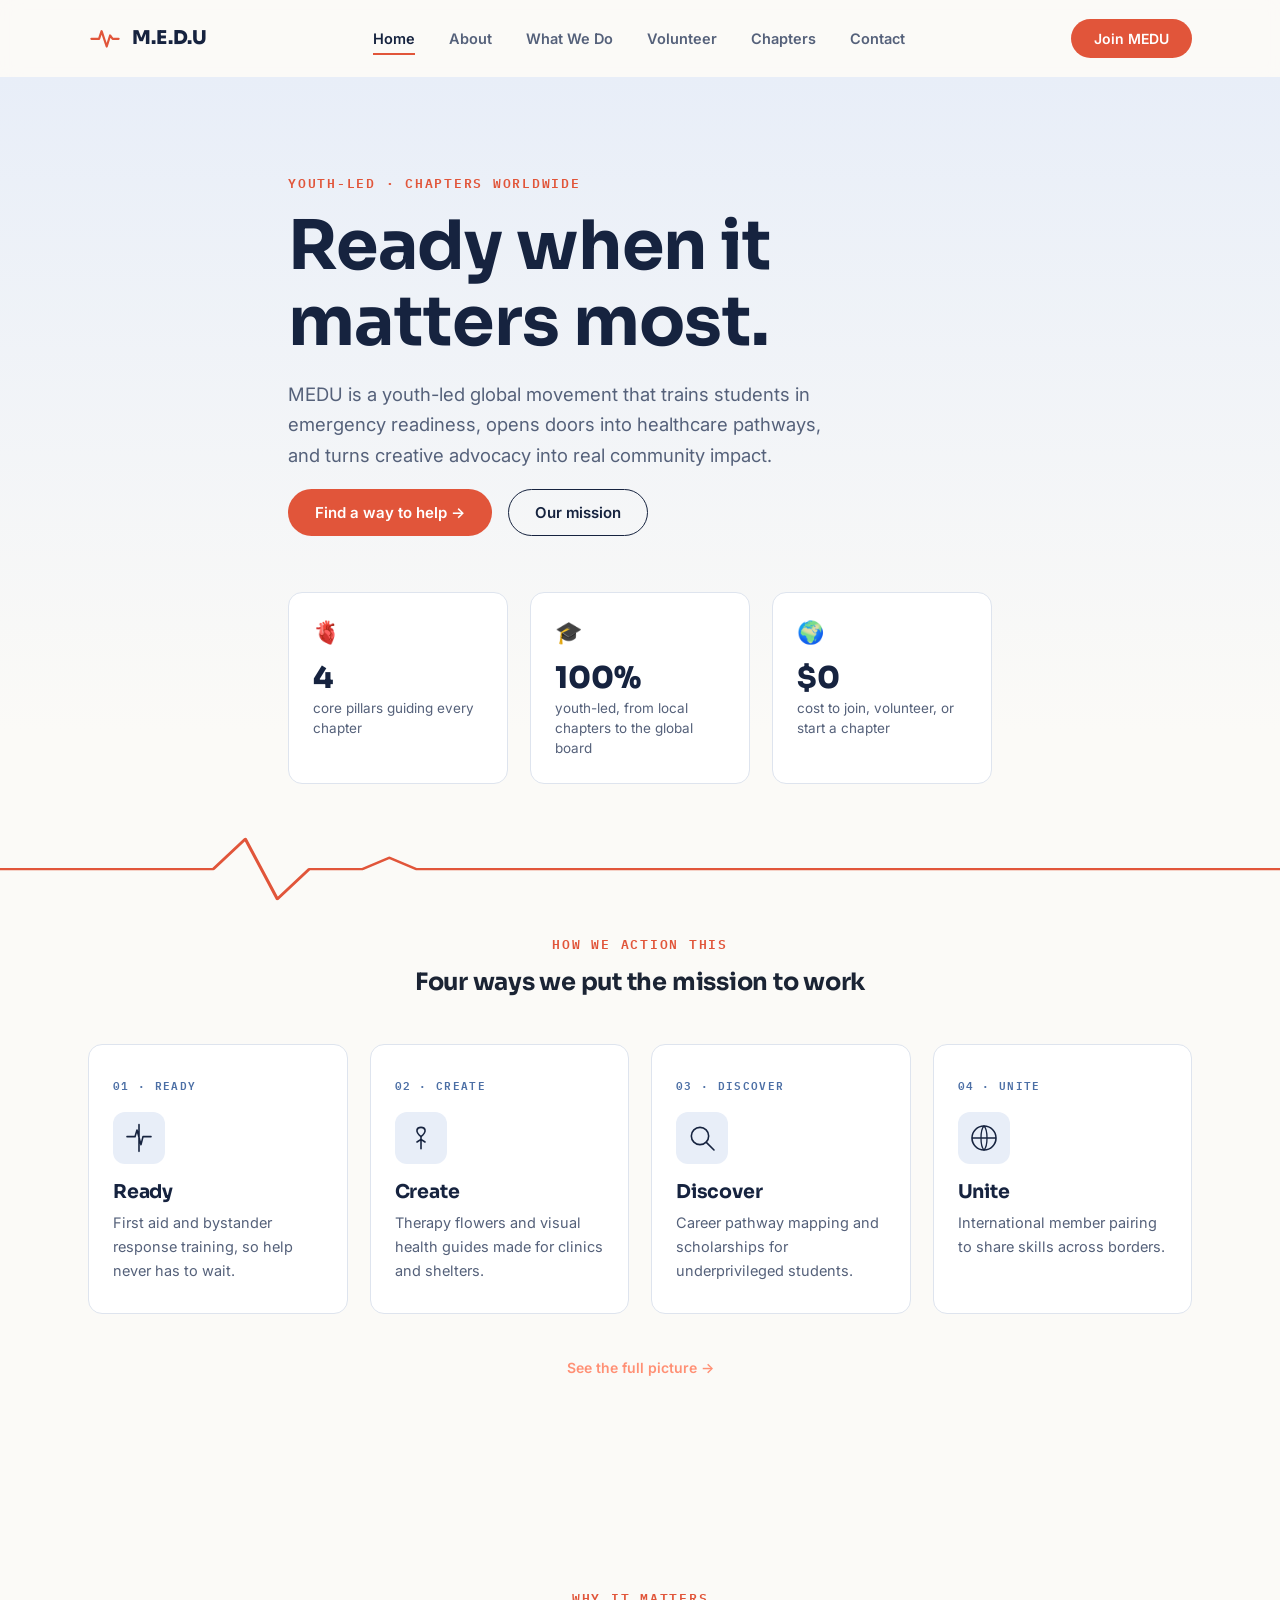
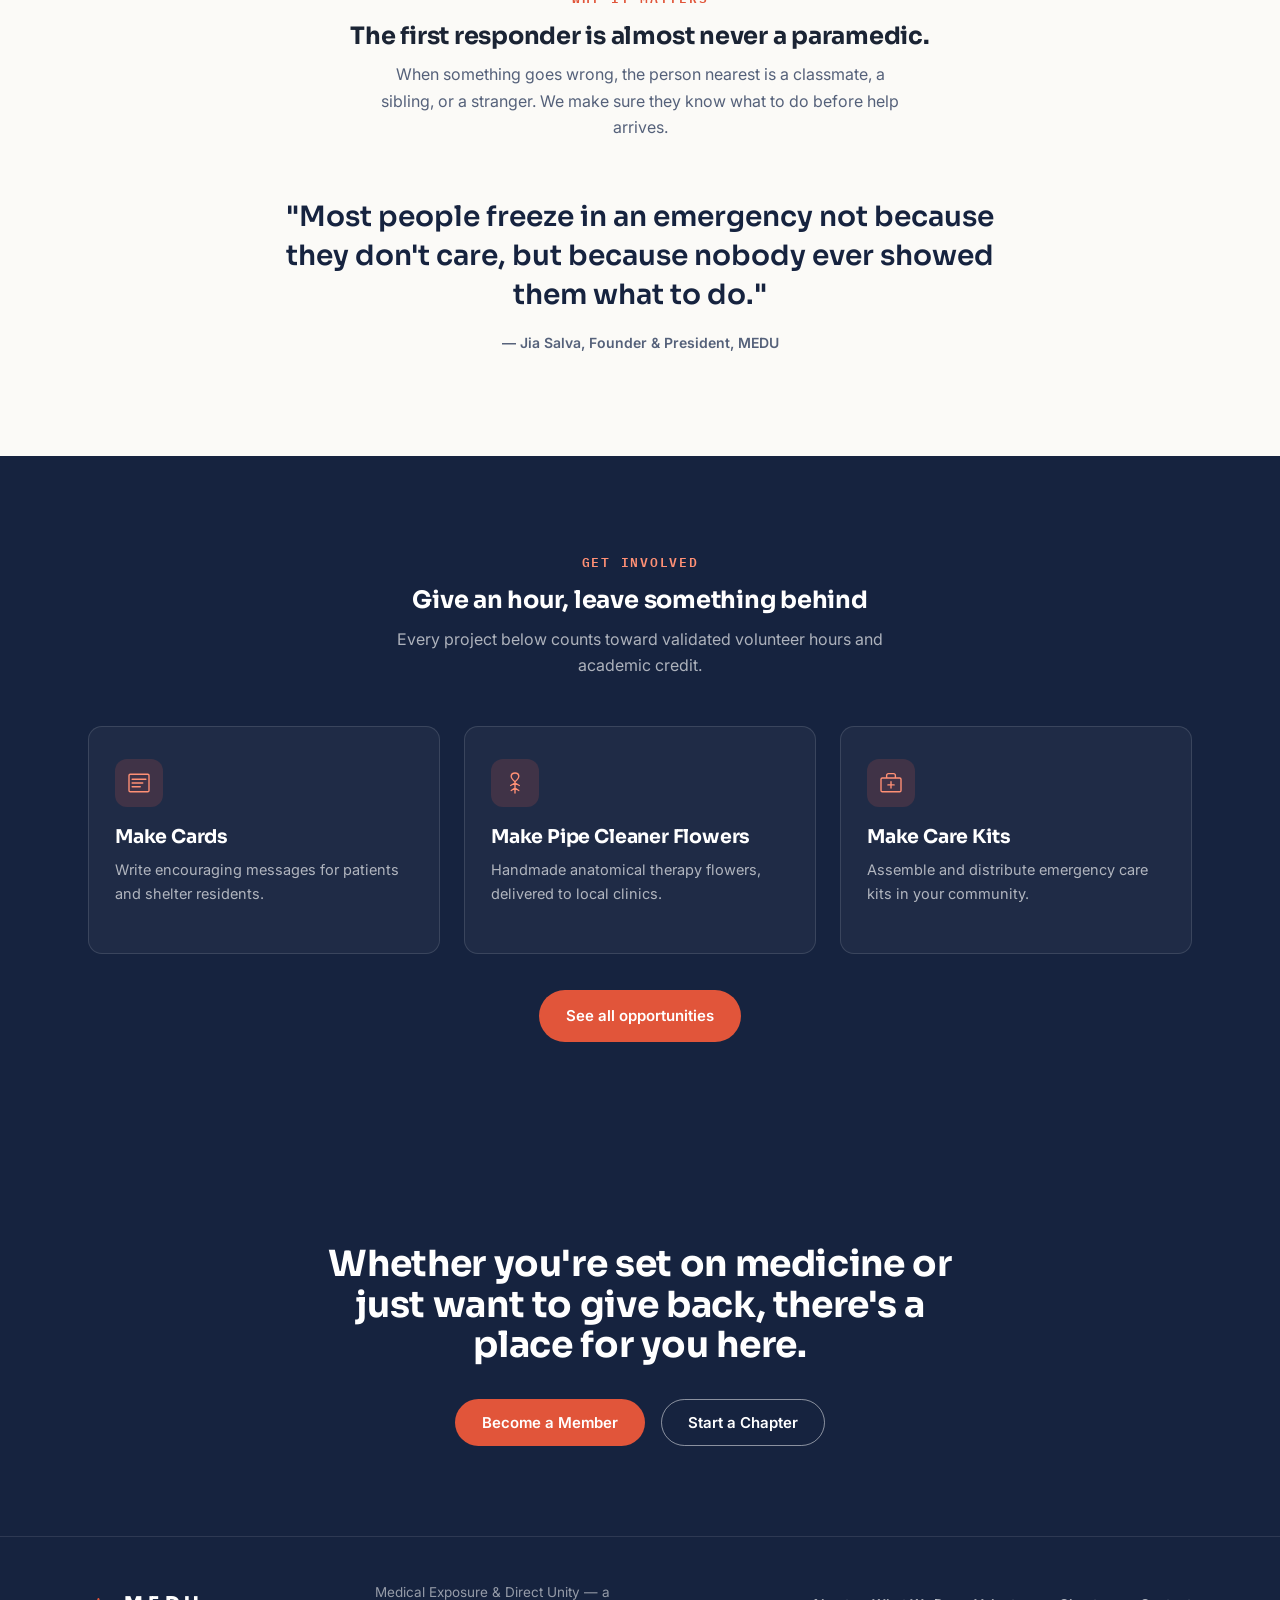
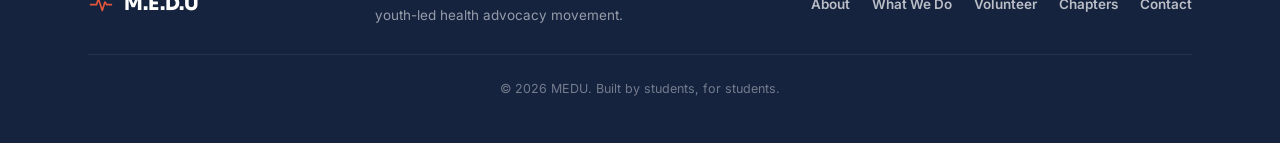
==== index.html @ dbbd448b "Add files via upload" ====
<!DOCTYPE html>
<html lang="en">
<head>
<meta charset="UTF-8">
<meta name="viewport" content="width=device-width, initial-scale=1.0">
<title>MEDU — Medical Exposure & Direct Unity</title>
<meta name="description" content="MEDU is a youth-led global movement empowering students to master emergency readiness, explore healthcare pathways, and drive community betterment through creative health advocacy.">
<link rel="preconnect" href="https://fonts.googleapis.com">
<link rel="preconnect" href="https://fonts.gstatic.com" crossorigin>
<link href="https://fonts.googleapis.com/css2?family=Sora:wght@400;500;600;700;800&family=Inter:wght@400;500;600&family=IBM+Plex+Mono:wght@500;600&display=swap" rel="stylesheet">
<link rel="stylesheet" href="style.css">
</head>
<body>

<header class="site-header" id="siteHeader">
  <div class="wrap header-inner">
    <a href="index.html" class="brand">
      <span class="brand-mark" aria-hidden="true"><svg viewBox="0 0 40 40" width="34" height="34"><path d="M4 21 H13 L16 12 L22 30 L26 17 L29 21 H36" fill="none" stroke="currentColor" stroke-width="2.6" stroke-linecap="round" stroke-linejoin="round"/></svg></span>
      <span class="brand-text">M.E.D.U</span>
    </a>
    <nav class="site-nav" id="siteNav" aria-label="Primary">
      <a href="index.html" class="active">Home</a>
      <a href="about.html">About</a>
      <a href="programs.html">What We Do</a>
      <a href="volunteer.html">Volunteer</a>
      <a href="chapters.html">Chapters</a>
      <a href="contact.html">Contact</a>
    </nav>
    <a href="contact.html" class="btn btn-primary nav-cta">Join MEDU</a>
    <button class="nav-toggle" id="navToggle" aria-label="Toggle menu" aria-expanded="false"><span></span><span></span><span></span></button>
  </div>
</header>

<main>
  <!-- HERO -->
  <section class="hero">
    <div class="wrap hero-inner">
      <p class="eyebrow">Youth-led · Chapters worldwide</p>
      <h1>Ready when it matters most.</h1>
      <p class="hero-lede">MEDU is a youth-led global movement that trains students in emergency readiness, opens doors into healthcare pathways, and turns creative advocacy into real community impact.</p>
      <div class="hero-actions">
        <a href="volunteer.html" class="btn btn-primary">Find a way to help →</a>
        <a href="about.html" class="btn btn-ghost">Our mission</a>
      </div>

      <div class="stat-bar">
        <div class="stat-bar-card">
          <span class="stat-bar-icon" aria-hidden="true">🫀</span>
          <span class="stat-bar-num">4</span>
          <span class="stat-bar-label">core pillars guiding every chapter</span>
        </div>
        <div class="stat-bar-card">
          <span class="stat-bar-icon" aria-hidden="true">🎓</span>
          <span class="stat-bar-num">100%</span>
          <span class="stat-bar-label">youth-led, from local chapters to the global board</span>
        </div>
        <div class="stat-bar-card">
          <span class="stat-bar-icon" aria-hidden="true">🌍</span>
          <span class="stat-bar-num">$0</span>
          <span class="stat-bar-label">cost to join, volunteer, or start a chapter</span>
        </div>
      </div>
    </div>
    <svg class="pulse-line" viewBox="0 0 1200 120" preserveAspectRatio="none" aria-hidden="true">
      <path id="pulsePath" d="M0,60 L200,60 L230,20 L260,100 L290,60 L340,60 L365,45 L390,60 L1200,60" fill="none" stroke="#E1553A" stroke-width="3" stroke-linecap="round" stroke-linejoin="round"/>
    </svg>
  </section>

  <!-- PILLARS TEASER -->
  <section class="pillars">
    <div class="wrap">
      <p class="eyebrow eyebrow-center">How We Action This</p>
      <h2 class="section-title-center">Four ways we put the mission to work</h2>
      <div class="pillar-cycle">
        <article class="pillar-card">
          <span class="pillar-tag">01 · READY</span>
          <div class="pillar-icon" aria-hidden="true"><svg viewBox="0 0 48 48" width="32" height="32"><path d="M24 4 L24 44 M6 22 L18 22 L21 12 L27 34 L30 22 L42 22" fill="none" stroke="currentColor" stroke-width="2.4" stroke-linecap="round" stroke-linejoin="round"/></svg></div>
          <h3>Ready</h3>
          <p>First aid and bystander response training, so help never has to wait.</p>
        </article>
        <article class="pillar-card">
          <span class="pillar-tag">02 · CREATE</span>
          <div class="pillar-icon" aria-hidden="true"><svg viewBox="0 0 48 48" width="32" height="32"><path d="M24 8 C30 8 34 14 24 22 C14 14 18 8 24 8 Z M24 22 L24 40 M18 30 L24 26 L30 30" fill="none" stroke="currentColor" stroke-width="2.4" stroke-linecap="round" stroke-linejoin="round"/></svg></div>
          <h3>Create</h3>
          <p>Therapy flowers and visual health guides made for clinics and shelters.</p>
        </article>
        <article class="pillar-card">
          <span class="pillar-tag">03 · DISCOVER</span>
          <div class="pillar-icon" aria-hidden="true"><svg viewBox="0 0 48 48" width="32" height="32"><circle cx="21" cy="21" r="13" fill="none" stroke="currentColor" stroke-width="2.4"/><line x1="30.5" y1="30.5" x2="42" y2="42" stroke="currentColor" stroke-width="2.4" stroke-linecap="round"/></svg></div>
          <h3>Discover</h3>
          <p>Career pathway mapping and scholarships for underprivileged students.</p>
        </article>
        <article class="pillar-card">
          <span class="pillar-tag">04 · UNITE</span>
          <div class="pillar-icon" aria-hidden="true"><svg viewBox="0 0 48 48" width="32" height="32"><circle cx="24" cy="24" r="18" fill="none" stroke="currentColor" stroke-width="2.4"/><path d="M6 24 H42 M24 6 C30 12 30 36 24 42 C18 36 18 12 24 6 Z" fill="none" stroke="currentColor" stroke-width="2"/></svg></div>
          <h3>Unite</h3>
          <p>International member pairing to share skills across borders.</p>
        </article>
      </div>
      <p style="text-align:center; margin-top:36px;"><a href="programs.html" class="opp-link">See the full picture →</a></p>
    </div>
  </section>

  <!-- WHY IT MATTERS + QUOTE -->
  <section class="why">
    <div class="wrap">
      <p class="eyebrow eyebrow-center">Why it matters</p>
      <h2 class="section-title-center">The first responder is almost never a paramedic.</h2>
      <p class="section-sub">When something goes wrong, the person nearest is a classmate, a sibling, or a stranger. We make sure they know what to do before help arrives.</p>
      <div class="quote-block">
        <blockquote>"Most people freeze in an emergency not because they don't care, but because nobody ever showed them what to do."</blockquote>
        <cite>— Jia Salva, Founder &amp; President, MEDU</cite>
      </div>
    </div>
  </section>

  <!-- VOLUNTEER TEASER -->
  <section class="volunteer">
    <div class="wrap">
      <p class="eyebrow eyebrow-center">Get Involved</p>
      <h2 class="section-title-center">Give an hour, leave something behind</h2>
      <p class="section-sub">Every project below counts toward validated volunteer hours and academic credit.</p>
      <div class="opp-grid">
        <article class="opp-card">
          <div class="opp-icon" aria-hidden="true"><svg viewBox="0 0 48 48" width="30" height="30"><rect x="8" y="10" width="32" height="28" rx="2" fill="none" stroke="currentColor" stroke-width="2.2"/><path d="M13 18 H35 M13 24 H30 M13 30 H26" stroke="currentColor" stroke-width="2.2" stroke-linecap="round"/></svg></div>
          <h3>Make Cards</h3>
          <p>Write encouraging messages for patients and shelter residents.</p>
        </article>
        <article class="opp-card">
          <div class="opp-icon" aria-hidden="true"><svg viewBox="0 0 48 48" width="30" height="30"><path d="M24 8 C30 8 34 14 24 22 C14 14 18 8 24 8 Z" fill="none" stroke="currentColor" stroke-width="2.2"/><path d="M24 22 L24 40 M17 28 L24 24 L31 28 M18 36 L24 32 L30 36" fill="none" stroke="currentColor" stroke-width="2.2" stroke-linecap="round"/></svg></div>
          <h3>Make Pipe Cleaner Flowers</h3>
          <p>Handmade anatomical therapy flowers, delivered to local clinics.</p>
        </article>
        <article class="opp-card">
          <div class="opp-icon" aria-hidden="true"><svg viewBox="0 0 48 48" width="30" height="30"><rect x="8" y="16" width="32" height="22" rx="2" fill="none" stroke="currentColor" stroke-width="2.2"/><path d="M17 16 V12 a3 3 0 0 1 3-3 h8 a3 3 0 0 1 3 3 v4" fill="none" stroke="currentColor" stroke-width="2.2"/><path d="M24 22 V32 M19 27 H29" stroke="currentColor" stroke-width="2.2" stroke-linecap="round"/></svg></div>
          <h3>Make Care Kits</h3>
          <p>Assemble and distribute emergency care kits in your community.</p>
        </article>
      </div>
      <p style="text-align:center; margin-top:36px;"><a href="volunteer.html" class="btn btn-primary-inverse">See all opportunities</a></p>
    </div>
  </section>

  <!-- JOIN CTA -->
  <section class="join">
    <div class="wrap join-inner">
      <h2>Whether you're set on medicine or just want to give back, there's a place for you here.</h2>
      <div class="hero-actions">
        <a href="contact.html" class="btn btn-primary-inverse">Become a Member</a>
        <a href="chapters.html" class="btn btn-ghost-inverse">Start a Chapter</a>
      </div>
    </div>
  </section>
</main>

<footer class="site-footer">
  <div class="wrap footer-inner">
    <div class="brand footer-brand"><span class="brand-mark" aria-hidden="true"><svg viewBox="0 0 40 40" width="26" height="26"><path d="M4 21 H13 L16 12 L22 30 L26 17 L29 21 H36" fill="none" stroke="currentColor" stroke-width="2.6" stroke-linecap="round" stroke-linejoin="round"/></svg></span><span class="brand-text">M.E.D.U</span></div>
    <p class="footer-tag">Medical Exposure &amp; Direct Unity — a youth-led health advocacy movement.</p>
    <nav class="footer-nav" aria-label="Footer">
      <a href="about.html">About</a>
      <a href="programs.html">What We Do</a>
      <a href="volunteer.html">Volunteer</a>
      <a href="chapters.html">Chapters</a>
      <a href="contact.html">Contact</a>
    </nav>
    <p class="footer-copy">© <span id="year"></span> MEDU. Built by students, for students.</p>
  </div>
</footer>

<script src="script.js"></script>
</body>
</html>
---- style.css ----
/* ===========================================================
   MEDU — Design tokens
   Display: Sora | Body: Inter | Utility/labels: IBM Plex Mono
   =========================================================== */
:root{
  --navy: #16233F;
  --navy-2: #1F345C;
  --brand: #4C6FA5;
  --brand-soft: #E8EEF8;
  --paper: #FBFAF7;
  --ink: #1B2434;
  --ink-soft: #55617A;
  --coral: #E1553A;
  --coral-dark: #BE4127;
  --line: #DEE4EE;
  --radius: 14px;
  --wrap: 1160px;
}

*,*::before,*::after{ box-sizing: border-box; }
html{ scroll-behavior: smooth; }
body{
  margin:0;
  font-family: 'Inter', system-ui, sans-serif;
  color: var(--ink);
  background: var(--paper);
  -webkit-font-smoothing: antialiased;
}
img{ max-width:100%; display:block; }
a{ color: inherit; text-decoration: none; }
h1,h2,h3{
  font-family: 'Sora', 'Inter', sans-serif;
  font-weight: 700;
  line-height: 1.12;
  margin: 0 0 .5em;
  letter-spacing: -0.01em;
}
p{ margin: 0 0 1em; color: var(--ink-soft); line-height: 1.65; }
ul{ margin:0; padding:0; list-style:none; }

.wrap{ max-width: var(--wrap); margin: 0 auto; padding: 0 28px; }

.eyebrow{
  font-family: 'IBM Plex Mono', monospace;
  font-size: 12.5px;
  font-weight: 600;
  letter-spacing: .14em;
  text-transform: uppercase;
  color: var(--coral);
  margin: 0 0 14px;
}
.eyebrow-center{ text-align:center; }
.section-title-center{ text-align:center; max-width: 640px; margin-left:auto; margin-right:auto; }
.section-sub{ text-align:center; max-width: 520px; margin: 0 auto 48px; }

/* Buttons */
.btn{
  display:inline-flex;
  align-items:center;
  gap:8px;
  padding: 13px 26px;
  border-radius: 999px;
  font-family:'Inter', sans-serif;
  font-weight: 600;
  font-size: 15px;
  border: 1.5px solid transparent;
  transition: transform .15s ease, background-color .15s ease, border-color .15s ease, color .15s ease;
}
.btn:hover{ transform: translateY(-1px); }
.btn-primary{ background: var(--coral); color: #fff; }
.btn-primary:hover{ background: var(--coral-dark); }
.btn-ghost{ border-color: var(--navy); color: var(--navy); }
.btn-ghost:hover{ background: var(--navy); color: #fff; }
.btn-primary-inverse{ background: var(--coral); color:#fff; }
.btn-primary-inverse:hover{ background:#fff; color: var(--navy); }
.btn-ghost-inverse{ border-color: rgba(255,255,255,.5); color:#fff; }
.btn-ghost-inverse:hover{ border-color:#fff; background: rgba(255,255,255,.08); }

/* ===== Header ===== */
.site-header{
  position: sticky; top:0; z-index: 50;
  background: rgba(251,250,247,.86);
  backdrop-filter: blur(10px);
  border-bottom: 1px solid transparent;
  transition: border-color .2s ease, box-shadow .2s ease;
}
.site-header.scrolled{ border-color: var(--line); box-shadow: 0 4px 18px rgba(22,35,63,.05); }
.header-inner{
  display:flex; align-items:center; justify-content:space-between;
  height: 76px;
}
.brand{ display:flex; align-items:center; gap:10px; color: var(--navy); }
.brand-mark{ color: var(--coral); display:flex; }
.brand-text{ font-family:'Sora',sans-serif; font-weight:800; font-size: 19px; letter-spacing: .01em; }

.site-nav{ display:flex; gap: 34px; }
.site-nav a{
  font-size: 14.5px; font-weight: 600; color: var(--ink-soft);
  position: relative; padding: 4px 0;
}
.site-nav a:hover{ color: var(--navy); }
.site-nav a::after{
  content:''; position:absolute; left:0; bottom:-4px; height:2px; width:0;
  background: var(--coral); transition: width .2s ease;
}
.site-nav a:hover::after{ width:100%; }

.nav-cta{ padding: 10px 22px; font-size: 14px; }
.nav-toggle{
  display:none; background:none; border:none; cursor:pointer;
  width: 34px; height: 34px; flex-direction:column; justify-content:center; gap:5px;
}
.nav-toggle span{ display:block; height:2px; width: 100%; background: var(--navy); border-radius:2px; }

/* ===== Hero ===== */
.hero{
  position:relative;
  padding: 96px 0 0;
  background: linear-gradient(180deg, var(--brand-soft) 0%, var(--paper) 78%);
  overflow:hidden;
}
.hero-inner{ max-width: 760px; padding-bottom: 40px; }
.hero h1{
  font-size: clamp(40px, 6vw, 68px);
  color: var(--navy);
  margin-bottom: .28em;
}
.hero-lede{ font-size: 18.5px; max-width: 560px; color: var(--ink-soft); }
.hero-actions{ display:flex; gap:16px; flex-wrap:wrap; margin-top: 8px; }

.pulse-line{ display:block; width:100%; height: 90px; }
#pulsePath{
  stroke-dasharray: 1600;
  stroke-dashoffset: 1600;
  animation: draw 2.1s cubic-bezier(.4,0,.2,1) .3s forwards;
}
@keyframes draw{ to{ stroke-dashoffset: 0; } }

/* ===== About ===== */
.about{ padding: 88px 0; }
.about-grid{
  display:grid; grid-template-columns: 1.3fr 1fr; gap: 64px; align-items:start;
}
.about-copy h2{ font-size: clamp(26px, 3.4vw, 34px); color: var(--navy); max-width: 480px; }
.about-copy p{ max-width: 480px; font-size: 16.5px; }
.about-stats{ display:grid; gap: 26px; }
.stat{ border-left: 2px solid var(--coral); padding-left: 18px; }
.stat-num{ display:block; font-family:'Sora',sans-serif; font-weight:800; font-size: 34px; color: var(--navy); }
.stat-label{ font-size: 14px; color: var(--ink-soft); }

/* ===== Pillars ===== */
.pillars{ padding: 20px 0 96px; }
.pillar-cycle{
  display:grid; grid-template-columns: repeat(4, 1fr); gap: 22px; margin-top: 48px;
  position: relative;
}
.pillar-card{
  background:#fff; border: 1px solid var(--line); border-radius: var(--radius);
  padding: 30px 24px; position: relative;
  transition: transform .18s ease, box-shadow .18s ease, border-color .18s ease;
}
.pillar-card:hover{ transform: translateY(-4px); box-shadow: 0 16px 30px rgba(22,35,63,.08); border-color: var(--brand); }
.pillar-tag{
  font-family:'IBM Plex Mono', monospace; font-size: 11px; font-weight:600; letter-spacing:.12em;
  color: var(--brand); display:block; margin-bottom: 18px;
}
.pillar-icon{
  width: 52px; height: 52px; border-radius: 12px; background: var(--brand-soft); color: var(--navy);
  display:flex; align-items:center; justify-content:center; margin-bottom: 18px;
}
.pillar-card h3{ font-size: 19px; color: var(--navy); margin-bottom: 8px; }
.pillar-card p{ font-size: 14.5px; margin-bottom: 0; }

/* ===== Volunteer opportunities ===== */
.volunteer{ padding: 96px 0; background: var(--navy); }
.volunteer .eyebrow{ color: #ff9075; }
.volunteer h2, .volunteer .section-sub{ color: #fff; }
.volunteer .section-sub{ color: rgba(255,255,255,.65); }
.opp-grid{ display:grid; grid-template-columns: repeat(3,1fr); gap: 24px; }
.opp-card{
  background: rgba(255,255,255,.04);
  border: 1px solid rgba(255,255,255,.12);
  border-radius: var(--radius);
  padding: 32px 26px;
  transition: background .18s ease, border-color .18s ease;
}
.opp-card:hover{ background: rgba(255,255,255,.07); border-color: rgba(255,255,255,.28); }
.opp-icon{
  width: 48px; height:48px; border-radius: 12px; background: rgba(232,96,76,.16); color: #ff9075;
  display:flex; align-items:center; justify-content:center; margin-bottom: 20px;
}
.opp-card h3{ color: #fff; font-size: 19px; }
.opp-card p{ color: rgba(255,255,255,.65); font-size: 14.5px; }
.opp-link{ color: #ff9075; font-weight:600; font-size: 14px; display:inline-block; margin-top: 6px; }
.opp-link:hover{ text-decoration: underline; }

/* ===== Why / volunteering info ===== */
.why{ padding: 96px 0; }
.why-grid{ display:grid; grid-template-columns: 1.15fr 1fr; gap: 64px; }
.why-copy h2{ font-size: clamp(24px,3vw,32px); color: var(--navy); max-width: 460px; }
.why-copy p{ max-width: 460px; }
.why-list{
  background: var(--brand-soft); border-radius: var(--radius); padding: 36px 34px;
}
.why-list h3{ font-size: 16px; color: var(--navy); margin-bottom: 16px; }
.why-list ul{ display:grid; gap: 12px; margin-bottom: 4px; }
.why-list li{
  font-size: 15px; color: var(--ink); padding-left: 26px; position:relative;
}
.why-list li::before{
  content:''; position:absolute; left:0; top: 7px; width: 14px; height:8px;
  border-left: 2px solid var(--coral); border-bottom: 2px solid var(--coral);
  transform: rotate(-45deg);
}
.why-divider{ height:1px; background: var(--line); margin: 26px 0; }
.why-note{ font-size: 14px; margin-bottom: 10px; }

/* ===== Chapters ===== */
.chapters{ padding: 96px 0; background: var(--paper); }
.chapters-grid{ display:grid; grid-template-columns: 1fr 1fr; gap: 64px; align-items:center; }
.chapters h2{ font-size: clamp(26px,3.4vw,34px); color: var(--navy); }
.chapters p{ max-width: 440px; }
.chapter-list{ border-top: 1px solid var(--line); }
.chapter-row{
  display:flex; justify-content:space-between; align-items:center;
  padding: 18px 4px; border-bottom: 1px solid var(--line);
  font-weight: 600; color: var(--navy); font-size: 15px;
}
.chapter-status{
  font-family:'IBM Plex Mono', monospace; font-size: 11.5px; font-weight:600;
  letter-spacing:.06em; color: var(--ink-soft); text-transform: uppercase;
}
.status-open{ color: var(--coral); }

/* ===== Team ===== */
.team{ padding: 20px 0 100px; }
.team-grid{ display:grid; grid-template-columns: repeat(4,1fr); gap: 22px; margin-top: 48px; }
.team-card{ text-align:left; }
.team-photo{
  aspect-ratio: 4/5; width:100%; border-radius: var(--radius);
  background: linear-gradient(155deg, var(--brand-soft), #dfe8f5);
  margin-bottom: 16px;
  position: relative; overflow:hidden;
}
.team-photo::after{
  content:'photo'; position:absolute; inset:0; display:flex; align-items:center; justify-content:center;
  font-family:'IBM Plex Mono', monospace; font-size: 11px; letter-spacing:.1em; text-transform:uppercase;
  color: var(--brand); opacity:.55;
}
.team-card h3{ font-size: 17px; color: var(--navy); margin-bottom: 2px; }
.team-card p{ font-size: 13.5px; margin-bottom: 0; }

/* ===== Join / CTA ===== */
.join{ background: var(--navy); padding: 90px 0; }
.join-inner{ max-width: 680px; text-align:center; margin:0 auto; }
.join h2{ color:#fff; font-size: clamp(26px,3.6vw,36px); margin-bottom: 34px; }
.join .hero-actions{ justify-content:center; }

/* ===== Footer ===== */
.site-footer{ background: var(--navy); border-top: 1px solid rgba(255,255,255,.1); padding: 44px 0; }
.footer-inner{ display:flex; align-items:center; justify-content:space-between; flex-wrap:wrap; gap: 20px; }
.footer-brand{ color:#fff; }
.footer-tag{ color: rgba(255,255,255,.55); font-size: 13.5px; margin:0; max-width: 260px; }
.footer-nav{ display:flex; gap: 22px; flex-wrap:wrap; }
.footer-nav a{ color: rgba(255,255,255,.7); font-size: 13.5px; font-weight:600; }
.footer-nav a:hover{ color:#fff; }
.footer-copy{ color: rgba(255,255,255,.4); font-size: 12.5px; margin:0; width:100%; text-align:center; padding-top: 24px; border-top: 1px solid rgba(255,255,255,.08); margin-top: 8px; }

/* ===== Responsive ===== */
@media (max-width: 900px){
  .site-nav{ display:none; }
  .nav-cta{ display:none; }
  .nav-toggle{ display:flex; }
  .about-grid, .why-grid, .chapters-grid{ grid-template-columns: 1fr; gap: 40px; }
  .pillar-cycle{ grid-template-columns: repeat(2,1fr); }
  .opp-grid{ grid-template-columns: 1fr; }
  .team-grid{ grid-template-columns: repeat(2,1fr); }
  .stat-bar, .feature-row, .step-list{ grid-template-columns: 1fr; }
  .team-bio-grid, .contact-two-col{ grid-template-columns: 1fr; }
  .team-bio-card{ flex-direction:column; }

  .site-nav.open{
    display:flex; flex-direction:column; position:absolute; top:76px; left:0; right:0;
    background: var(--paper); border-bottom:1px solid var(--line); padding: 18px 28px 26px; gap: 18px;
  }
}
@media (max-width: 560px){
  .pillar-cycle{ grid-template-columns: 1fr; }
  .team-grid{ grid-template-columns: 1fr 1fr; }
  .footer-inner{ justify-content:center; text-align:center; }
  .footer-copy{ padding-top: 20px; }
}

/* Reduced motion */
@media (prefers-reduced-motion: reduce){
  html{ scroll-behavior:auto; }
  #pulsePath{ animation: none; stroke-dashoffset: 0; }
  .btn, .pillar-card, .opp-card{ transition:none; }
}

/* ===== Page header (interior pages) ===== */
.page-header{
  padding: 64px 0 56px;
  background: linear-gradient(180deg, var(--brand-soft) 0%, var(--paper) 100%);
}
.page-header h1{ color: var(--navy); font-size: clamp(32px,4.6vw,48px); max-width: 640px; }
.page-header p{ max-width: 520px; font-size: 16.5px; }

/* ===== Active nav tab ===== */
.site-nav a.active{ color: var(--navy); }
.site-nav a.active::after{ width: 100%; }

/* ===== Stat bar (icon + big number + label) ===== */
.stat-bar{
  display:grid; grid-template-columns: repeat(3,1fr); gap: 22px; margin-top: 56px;
}
.stat-bar-card{
  background:#fff; border:1px solid var(--line); border-radius: var(--radius);
  padding: 26px 24px; text-align:left;
}
.stat-bar-icon{ font-size: 22px; margin-bottom: 14px; display:block; }
.stat-bar-num{ font-family:'Sora',sans-serif; font-weight:800; font-size: 30px; color: var(--navy); display:block; }
.stat-bar-label{ font-size: 13.5px; color: var(--ink-soft); }

/* ===== Feature row (icon + title + text, 3up) ===== */
.feature-row{ display:grid; grid-template-columns: repeat(3,1fr); gap: 26px; margin-top: 44px; }
.feature-emoji{ font-size: 24px; display:block; margin-bottom: 14px; }
.feature-item h3{ font-size: 17px; color: var(--navy); margin-bottom: 6px; }
.feature-item p{ font-size: 14.5px; margin-bottom: 0; }

/* ===== Pull quote ===== */
.quote-block{
  max-width: 720px; margin: 0 auto; text-align:center; padding: 8px 0;
}
.quote-block blockquote{
  font-family:'Sora',sans-serif; font-weight:600; font-size: clamp(20px,2.6vw,28px);
  color: var(--navy); line-height:1.4; margin: 0 0 18px; position:relative;
}
.quote-block cite{ font-style:normal; font-size: 14px; color: var(--ink-soft); font-weight:600; }

/* ===== Team bio card (About page) ===== */
.team-bio-grid{ display:grid; grid-template-columns: repeat(2,1fr); gap: 28px; margin-top: 48px; }
.team-bio-card{
  background:#fff; border:1px solid var(--line); border-radius: var(--radius); padding: 30px;
  display:flex; gap: 20px; align-items:flex-start;
}
.avatar-mono{
  flex: 0 0 auto; width: 56px; height: 56px; border-radius: 50%;
  background: var(--navy); color: #fff; display:flex; align-items:center; justify-content:center;
  font-family:'Sora',sans-serif; font-weight:700; font-size: 16px; letter-spacing:.02em;
}
.team-bio-card h3{ font-size: 18px; color: var(--navy); margin-bottom: 2px; }
.team-bio-role{ font-size: 13px; color: var(--coral); font-weight:600; margin-bottom: 10px; }
.team-bio-card p{ font-size: 14.5px; margin-bottom: 0; }

/* ===== Numbered step list (Chapters page) ===== */
.step-list{ display:grid; grid-template-columns: repeat(3,1fr); gap: 24px; margin-top: 44px; }
.step-item{ border-top: 2px solid var(--coral); padding-top: 18px; }
.step-num{ font-family:'IBM Plex Mono', monospace; font-size: 12px; color: var(--coral); font-weight:600; letter-spacing:.1em; }
.step-item h3{ font-size: 17px; color: var(--navy); margin: 8px 0 6px; }
.step-item p{ font-size: 14.5px; margin-bottom: 0; }

/* ===== Simple contact form ===== */
.contact-form{ max-width: 560px; }
.form-row{ margin-bottom: 20px; display:flex; flex-direction:column; gap: 8px; }
.form-row label{ font-size: 13.5px; font-weight:600; color: var(--navy); }
.form-row input, .form-row select, .form-row textarea{
  font-family:'Inter',sans-serif; font-size: 15px; padding: 12px 14px;
  border: 1.5px solid var(--line); border-radius: 8px; background:#fff; color: var(--ink);
}
.form-row input:focus, .form-row select:focus, .form-row textarea:focus{ outline:none; border-color: var(--brand); }
.contact-two-col{ display:grid; grid-template-columns: 1fr 1fr; gap: 44px; align-items:flex-start; }
.contact-info-card{
  background: var(--brand-soft); border-radius: var(--radius); padding: 30px 28px;
}
.contact-info-card h3{ font-size: 16px; color: var(--navy); margin-bottom: 10px; }
.contact-info-card p{ font-size: 14.5px; }
.contact-info-row{ display:flex; gap: 12px; margin-bottom: 16px; }
.contact-info-row strong{ display:block; color: var(--navy); font-size: 14.5px; }

/* Keyboard focus visibility */
a:focus-visible, button:focus-visible{
  outline: 2px solid var(--coral); outline-offset: 3px; border-radius: 4px;
}
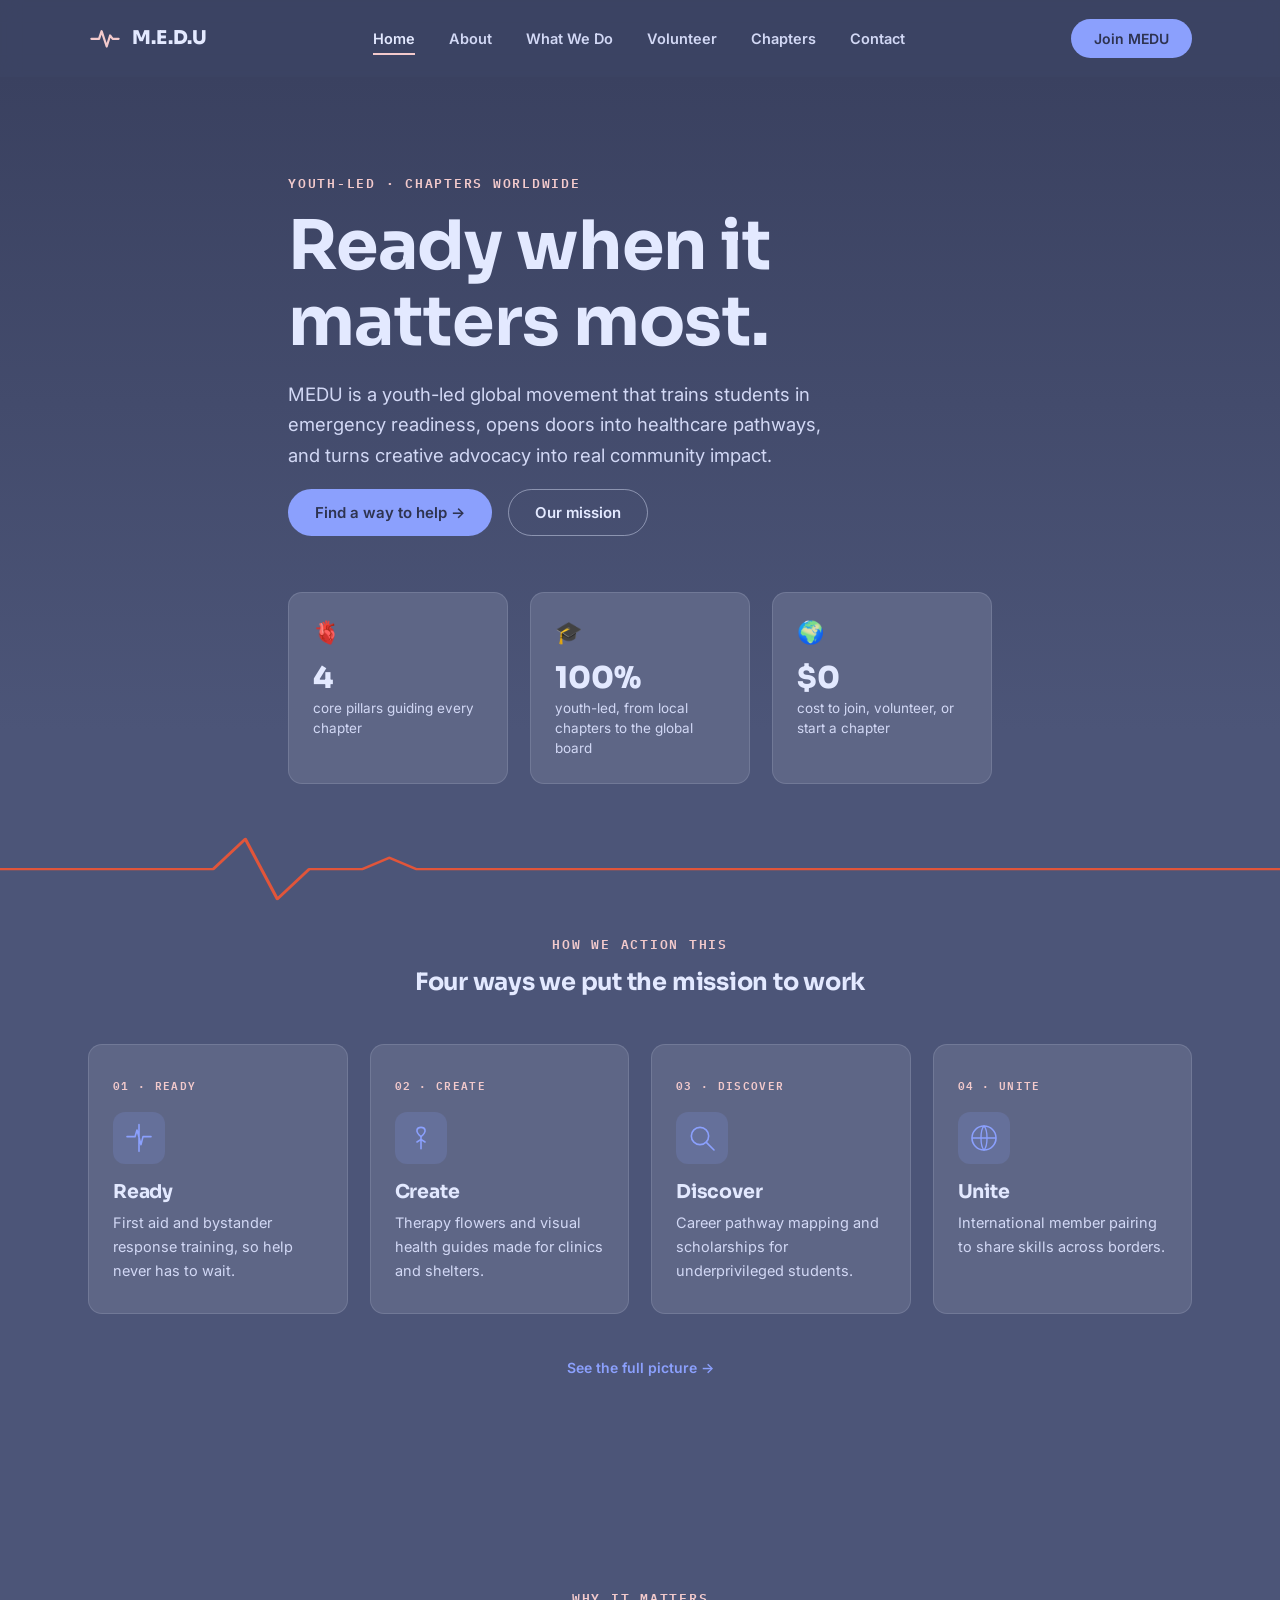
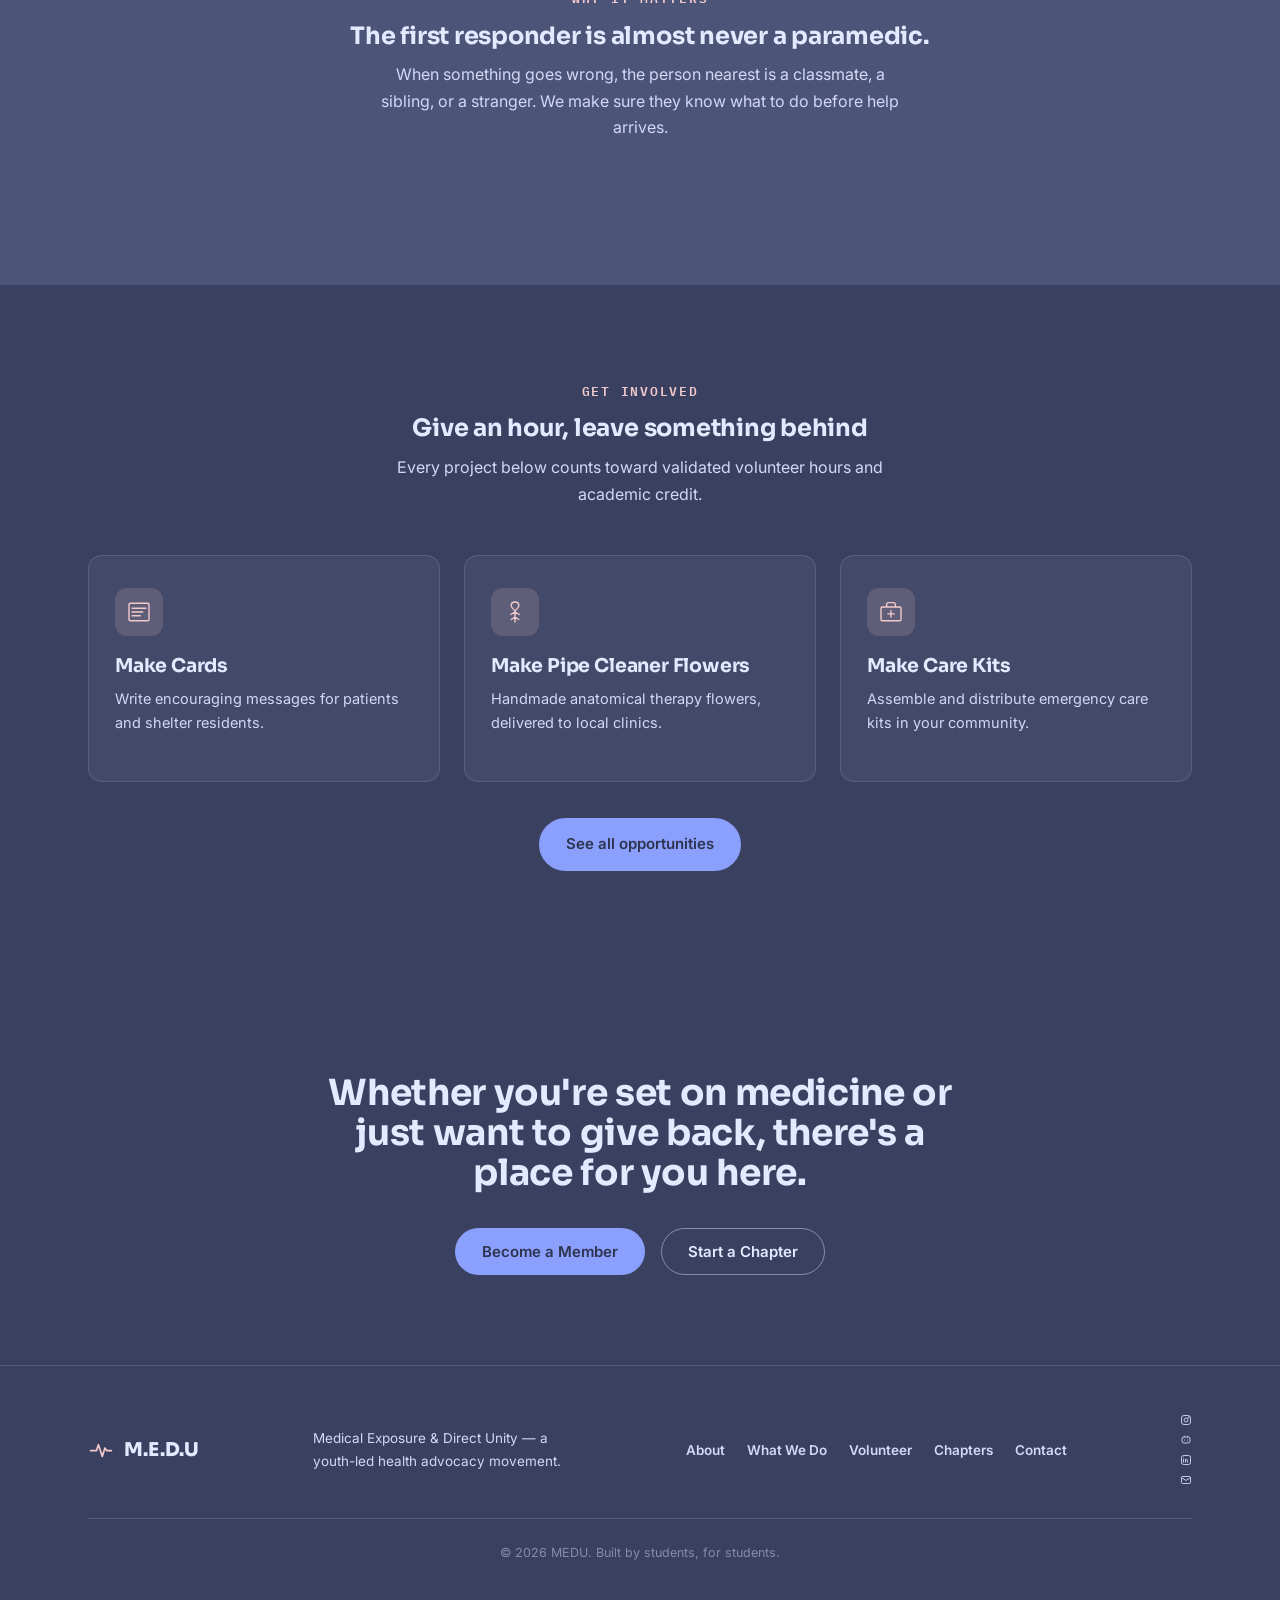
==== commit 8e8b6b58: "Update index.html" ====
--- a/index.html
+++ b/index.html
@@ -107,10 +107,6 @@
       <p class="eyebrow eyebrow-center">Why it matters</p>
       <h2 class="section-title-center">The first responder is almost never a paramedic.</h2>
       <p class="section-sub">When something goes wrong, the person nearest is a classmate, a sibling, or a stranger. We make sure they know what to do before help arrives.</p>
-      <div class="quote-block">
-        <blockquote>"Most people freeze in an emergency not because they don't care, but because nobody ever showed them what to do."</blockquote>
-        <cite>— Jia Salva, Founder &amp; President, MEDU</cite>
-      </div>
     </div>
   </section>
 
@@ -164,6 +160,12 @@
       <a href="chapters.html">Chapters</a>
       <a href="contact.html">Contact</a>
     </nav>
+    <div class="footer-social" aria-label="MEDU on social media">
+      <a href="https://www.instagram.com/medu.nonprofit.official/" target="_blank" rel="noopener" aria-label="Instagram"><svg viewBox="0 0 24 24" fill="none" stroke="currentColor" stroke-width="1.8"><rect x="3" y="3" width="18" height="18" rx="5"/><circle cx="12" cy="12" r="4"/><circle cx="17.2" cy="6.8" r="1"/></svg></a>
+      <a href="https://discord.com/invite/3sBc5xcNNs?fbclid=PAZXh0bgNhZW0CMTEAc3J0YwZhcHBfaWQPOTM2NjE5NzQzMzkyNDU5AAGnRCWBwGo2tV-VaJMS8mDqkLi_FtgaWpZnKmTisYq5dM5f4jfz2o9tP55YroI_aem_68qM52cHA9OPyX_MiEx5Cg" target="_blank" rel="noopener" aria-label="Discord"><svg viewBox="0 0 24 24" fill="none" stroke="currentColor" stroke-width="1.8"><rect x="4" y="6" width="16" height="12" rx="4"/><circle cx="9" cy="12" r="1.2" fill="currentColor" stroke="none"/><circle cx="15" cy="12" r="1.2" fill="currentColor" stroke="none"/><path d="M8 6 L9 3.5 M16 6 L15 3.5"/></svg></a>
+      <a href="https://www.linkedin.com/company/medunonprofit/about/" target="_blank" rel="noopener" aria-label="LinkedIn"><svg viewBox="0 0 24 24" fill="none" stroke="currentColor" stroke-width="1.8"><rect x="3" y="3" width="18" height="18" rx="4"/><line x1="7" y1="10" x2="7" y2="17"/><circle cx="7" cy="6.5" r="1" fill="currentColor" stroke="none"/><path d="M11 17 V10 M11 13 C11 10.5 15 10.5 15 13 V17"/></svg></a>
+      <a href="mailto:medu.nonprofit@gmail.com" aria-label="Email MEDU"><svg viewBox="0 0 24 24" fill="none" stroke="currentColor" stroke-width="1.8"><rect x="3" y="5" width="18" height="14" rx="2"/><path d="M3 7 L12 13 L21 7"/></svg></a>
+    </div>
     <p class="footer-copy">© <span id="year"></span> MEDU. Built by students, for students.</p>
   </div>
 </footer>
--- a/style.css
+++ b/style.css
@@ -1,18 +1,25 @@
 /* ===========================================================
-   MEDU — Design tokens
+   MEDU — Design tokens (dark theme, blue + pink brand colors)
    Display: Sora | Body: Inter | Utility/labels: IBM Plex Mono
    =========================================================== */
 :root{
-  --navy: #16233F;
-  --navy-2: #1F345C;
-  --brand: #4C6FA5;
-  --brand-soft: #E8EEF8;
-  --paper: #FBFAF7;
-  --ink: #1B2434;
-  --ink-soft: #55617A;
-  --coral: #E1553A;
-  --coral-dark: #BE4127;
-  --line: #DEE4EE;
+  --bg: #4C5578;          /* main dark background */
+  --bg-deep: #3A4160;     /* darker band, header/footer/CTA sections */
+  --surface: #5E6686;     /* card surface, lifted off the bg */
+  --paper: #FFF8F2;       /* off-white accent surface, used sparingly */
+
+  --text: #E3E9FF;        /* headings + primary light text */
+  --text-soft: #D2D8F5;   /* muted body copy on dark backgrounds */
+  --ink: #2E3350;         /* dark text used on paper/off-white surfaces */
+  --ink-soft: #565F87;    /* muted dark text on paper surfaces */
+
+  --blue: #8BA0FD;        /* bright accent blue — buttons, icons, links */
+  --blue-hover: #A7B8FF;
+  --pink: #F3CACC;        /* accent pink — eyebrows, tags, small labels */
+  --pink-soft: #FAE3E5;   /* soft pink — subtle tints, quote text */
+  --brown: #E0AB81;       /* dividers, secondary accents */
+
+  --line: rgba(227,233,255,0.14);
   --radius: 14px;
   --wrap: 1160px;
 }
@@ -22,8 +29,8 @@
 body{
   margin:0;
   font-family: 'Inter', system-ui, sans-serif;
-  color: var(--ink);
-  background: var(--paper);
+  color: var(--text-soft);
+  background: var(--bg);
   -webkit-font-smoothing: antialiased;
 }
 img{ max-width:100%; display:block; }
@@ -32,10 +39,11 @@
   font-family: 'Sora', 'Inter', sans-serif;
   font-weight: 700;
   line-height: 1.12;
+  color: var(--text);
   margin: 0 0 .5em;
   letter-spacing: -0.01em;
 }
-p{ margin: 0 0 1em; color: var(--ink-soft); line-height: 1.65; }
+p{ margin: 0 0 1em; color: var(--text-soft); line-height: 1.65; }
 ul{ margin:0; padding:0; list-style:none; }
 
 .wrap{ max-width: var(--wrap); margin: 0 auto; padding: 0 28px; }
@@ -46,7 +54,7 @@
   font-weight: 600;
   letter-spacing: .14em;
   text-transform: uppercase;
-  color: var(--coral);
+  color: var(--pink);
   margin: 0 0 14px;
 }
 .eyebrow-center{ text-align:center; }
@@ -67,65 +75,62 @@
   transition: transform .15s ease, background-color .15s ease, border-color .15s ease, color .15s ease;
 }
 .btn:hover{ transform: translateY(-1px); }
-.btn-primary{ background: var(--coral); color: #fff; }
-.btn-primary:hover{ background: var(--coral-dark); }
-.btn-ghost{ border-color: var(--navy); color: var(--navy); }
-.btn-ghost:hover{ background: var(--navy); color: #fff; }
-.btn-primary-inverse{ background: var(--coral); color:#fff; }
-.btn-primary-inverse:hover{ background:#fff; color: var(--navy); }
-.btn-ghost-inverse{ border-color: rgba(255,255,255,.5); color:#fff; }
-.btn-ghost-inverse:hover{ border-color:#fff; background: rgba(255,255,255,.08); }
+.btn-primary, .btn-primary-inverse{ background: var(--blue); color: var(--ink); }
+.btn-primary:hover, .btn-primary-inverse:hover{ background: var(--blue-hover); }
+.btn-ghost, .btn-ghost-inverse{ border-color: rgba(227,233,255,.45); color: var(--text); }
+.btn-ghost:hover, .btn-ghost-inverse:hover{ background: rgba(227,233,255,.08); border-color: var(--text); }
 
 /* ===== Header ===== */
 .site-header{
   position: sticky; top:0; z-index: 50;
-  background: rgba(251,250,247,.86);
+  background: rgba(58,65,96,.88);
   backdrop-filter: blur(10px);
   border-bottom: 1px solid transparent;
   transition: border-color .2s ease, box-shadow .2s ease;
 }
-.site-header.scrolled{ border-color: var(--line); box-shadow: 0 4px 18px rgba(22,35,63,.05); }
+.site-header.scrolled{ border-color: var(--line); box-shadow: 0 4px 18px rgba(15,18,32,.25); }
 .header-inner{
   display:flex; align-items:center; justify-content:space-between;
   height: 76px;
 }
-.brand{ display:flex; align-items:center; gap:10px; color: var(--navy); }
-.brand-mark{ color: var(--coral); display:flex; }
+.brand{ display:flex; align-items:center; gap:10px; color: var(--text); }
+.brand-mark{ color: var(--pink); display:flex; }
 .brand-text{ font-family:'Sora',sans-serif; font-weight:800; font-size: 19px; letter-spacing: .01em; }
 
 .site-nav{ display:flex; gap: 34px; }
 .site-nav a{
-  font-size: 14.5px; font-weight: 600; color: var(--ink-soft);
+  font-size: 14.5px; font-weight: 600; color: var(--text-soft);
   position: relative; padding: 4px 0;
 }
-.site-nav a:hover{ color: var(--navy); }
+.site-nav a:hover{ color: var(--text); }
 .site-nav a::after{
   content:''; position:absolute; left:0; bottom:-4px; height:2px; width:0;
-  background: var(--coral); transition: width .2s ease;
+  background: var(--blue); transition: width .2s ease;
 }
 .site-nav a:hover::after{ width:100%; }
+.site-nav a.active{ color: var(--text); }
+.site-nav a.active::after{ width: 100%; background: var(--pink); }
 
 .nav-cta{ padding: 10px 22px; font-size: 14px; }
 .nav-toggle{
   display:none; background:none; border:none; cursor:pointer;
   width: 34px; height: 34px; flex-direction:column; justify-content:center; gap:5px;
 }
-.nav-toggle span{ display:block; height:2px; width: 100%; background: var(--navy); border-radius:2px; }
+.nav-toggle span{ display:block; height:2px; width: 100%; background: var(--text); border-radius:2px; }
 
 /* ===== Hero ===== */
 .hero{
   position:relative;
   padding: 96px 0 0;
-  background: linear-gradient(180deg, var(--brand-soft) 0%, var(--paper) 78%);
+  background: linear-gradient(180deg, var(--bg-deep) 0%, var(--bg) 78%);
   overflow:hidden;
 }
 .hero-inner{ max-width: 760px; padding-bottom: 40px; }
 .hero h1{
   font-size: clamp(40px, 6vw, 68px);
-  color: var(--navy);
   margin-bottom: .28em;
 }
-.hero-lede{ font-size: 18.5px; max-width: 560px; color: var(--ink-soft); }
+.hero-lede{ font-size: 18.5px; max-width: 560px; color: var(--text-soft); }
 .hero-actions{ display:flex; gap:16px; flex-wrap:wrap; margin-top: 8px; }
 
 .pulse-line{ display:block; width:100%; height: 90px; }
@@ -141,96 +146,136 @@
 .about-grid{
   display:grid; grid-template-columns: 1.3fr 1fr; gap: 64px; align-items:start;
 }
-.about-copy h2{ font-size: clamp(26px, 3.4vw, 34px); color: var(--navy); max-width: 480px; }
+.about-copy h2{ font-size: clamp(26px, 3.4vw, 34px); max-width: 480px; }
 .about-copy p{ max-width: 480px; font-size: 16.5px; }
 .about-stats{ display:grid; gap: 26px; }
-.stat{ border-left: 2px solid var(--coral); padding-left: 18px; }
-.stat-num{ display:block; font-family:'Sora',sans-serif; font-weight:800; font-size: 34px; color: var(--navy); }
-.stat-label{ font-size: 14px; color: var(--ink-soft); }
+.stat{ border-left: 2px solid var(--brown); padding-left: 18px; }
+.stat-num{ display:block; font-family:'Sora',sans-serif; font-weight:800; font-size: 34px; color: var(--text); }
+.stat-label{ font-size: 14px; color: var(--text-soft); }
+
+/* ===== Page header (interior pages) ===== */
+.page-header{
+  padding: 64px 0 56px;
+  background: linear-gradient(180deg, var(--bg-deep) 0%, var(--bg) 100%);
+}
+.page-header h1{ font-size: clamp(32px,4.6vw,48px); max-width: 640px; }
+.page-header p{ max-width: 520px; font-size: 16.5px; }
+
+/* ===== Stat bar (icon + big number + label) ===== */
+.stat-bar{
+  display:grid; grid-template-columns: repeat(3,1fr); gap: 22px; margin-top: 56px;
+}
+.stat-bar-card{
+  background: var(--surface); border:1px solid var(--line); border-radius: var(--radius);
+  padding: 26px 24px; text-align:left;
+}
+.stat-bar-icon{ font-size: 22px; margin-bottom: 14px; display:block; }
+.stat-bar-num{ font-family:'Sora',sans-serif; font-weight:800; font-size: 30px; color: var(--text); display:block; }
+.stat-bar-label{ font-size: 13.5px; color: var(--text-soft); }
+
+/* ===== Feature row ===== */
+.feature-row{ display:grid; grid-template-columns: repeat(3,1fr); gap: 26px; margin-top: 44px; }
+.feature-emoji{ font-size: 24px; display:block; margin-bottom: 14px; }
+.feature-item h3{ font-size: 17px; margin-bottom: 6px; }
+.feature-item p{ font-size: 14.5px; margin-bottom: 0; }
+
+/* ===== Pull quote ===== */
+.quote-block{
+  max-width: 720px; margin: 0 auto; text-align:center; padding: 8px 0;
+}
+.quote-block blockquote{
+  font-family:'Sora',sans-serif; font-weight:600; font-size: clamp(20px,2.6vw,28px);
+  color: var(--pink-soft); line-height:1.4; margin: 0 0 18px; position:relative;
+}
+.quote-block cite{ font-style:normal; font-size: 14px; color: var(--text-soft); font-weight:600; }
 
 /* ===== Pillars ===== */
 .pillars{ padding: 20px 0 96px; }
 .pillar-cycle{
   display:grid; grid-template-columns: repeat(4, 1fr); gap: 22px; margin-top: 48px;
-  position: relative;
 }
 .pillar-card{
-  background:#fff; border: 1px solid var(--line); border-radius: var(--radius);
+  background: var(--surface); border: 1px solid var(--line); border-radius: var(--radius);
   padding: 30px 24px; position: relative;
   transition: transform .18s ease, box-shadow .18s ease, border-color .18s ease;
 }
-.pillar-card:hover{ transform: translateY(-4px); box-shadow: 0 16px 30px rgba(22,35,63,.08); border-color: var(--brand); }
+.pillar-card:hover{ transform: translateY(-4px); box-shadow: 0 16px 30px rgba(15,18,32,.28); border-color: var(--blue); }
 .pillar-tag{
   font-family:'IBM Plex Mono', monospace; font-size: 11px; font-weight:600; letter-spacing:.12em;
-  color: var(--brand); display:block; margin-bottom: 18px;
+  color: var(--pink); display:block; margin-bottom: 18px;
 }
 .pillar-icon{
-  width: 52px; height: 52px; border-radius: 12px; background: var(--brand-soft); color: var(--navy);
+  width: 52px; height: 52px; border-radius: 12px; background: rgba(139,160,253,.16); color: var(--blue);
   display:flex; align-items:center; justify-content:center; margin-bottom: 18px;
 }
-.pillar-card h3{ font-size: 19px; color: var(--navy); margin-bottom: 8px; }
+.pillar-card h3{ font-size: 19px; margin-bottom: 8px; }
 .pillar-card p{ font-size: 14.5px; margin-bottom: 0; }
 
 /* ===== Volunteer opportunities ===== */
-.volunteer{ padding: 96px 0; background: var(--navy); }
-.volunteer .eyebrow{ color: #ff9075; }
-.volunteer h2, .volunteer .section-sub{ color: #fff; }
-.volunteer .section-sub{ color: rgba(255,255,255,.65); }
+.volunteer{ padding: 96px 0; background: var(--bg-deep); }
 .opp-grid{ display:grid; grid-template-columns: repeat(3,1fr); gap: 24px; }
 .opp-card{
-  background: rgba(255,255,255,.04);
-  border: 1px solid rgba(255,255,255,.12);
+  background: rgba(227,233,255,.05);
+  border: 1px solid var(--line);
   border-radius: var(--radius);
   padding: 32px 26px;
   transition: background .18s ease, border-color .18s ease;
 }
-.opp-card:hover{ background: rgba(255,255,255,.07); border-color: rgba(255,255,255,.28); }
+.opp-card:hover{ background: rgba(227,233,255,.08); border-color: rgba(227,233,255,.3); }
 .opp-icon{
-  width: 48px; height:48px; border-radius: 12px; background: rgba(232,96,76,.16); color: #ff9075;
+  width: 48px; height:48px; border-radius: 12px; background: rgba(243,202,204,.16); color: var(--pink);
   display:flex; align-items:center; justify-content:center; margin-bottom: 20px;
 }
-.opp-card h3{ color: #fff; font-size: 19px; }
-.opp-card p{ color: rgba(255,255,255,.65); font-size: 14.5px; }
-.opp-link{ color: #ff9075; font-weight:600; font-size: 14px; display:inline-block; margin-top: 6px; }
+.opp-card h3{ font-size: 19px; }
+.opp-card p{ font-size: 14.5px; }
+.opp-link{ color: var(--blue); font-weight:600; font-size: 14px; display:inline-block; margin-top: 6px; }
 .opp-link:hover{ text-decoration: underline; }
 
 /* ===== Why / volunteering info ===== */
 .why{ padding: 96px 0; }
 .why-grid{ display:grid; grid-template-columns: 1.15fr 1fr; gap: 64px; }
-.why-copy h2{ font-size: clamp(24px,3vw,32px); color: var(--navy); max-width: 460px; }
+.why-copy h2{ font-size: clamp(24px,3vw,32px); max-width: 460px; }
 .why-copy p{ max-width: 460px; }
 .why-list{
-  background: var(--brand-soft); border-radius: var(--radius); padding: 36px 34px;
-}
-.why-list h3{ font-size: 16px; color: var(--navy); margin-bottom: 16px; }
+  background: var(--paper); border-radius: var(--radius); padding: 36px 34px;
+}
+.why-list h3{ font-size: 16px; color: var(--ink); margin-bottom: 16px; }
 .why-list ul{ display:grid; gap: 12px; margin-bottom: 4px; }
 .why-list li{
   font-size: 15px; color: var(--ink); padding-left: 26px; position:relative;
 }
 .why-list li::before{
   content:''; position:absolute; left:0; top: 7px; width: 14px; height:8px;
-  border-left: 2px solid var(--coral); border-bottom: 2px solid var(--coral);
+  border-left: 2px solid var(--brown); border-bottom: 2px solid var(--brown);
   transform: rotate(-45deg);
 }
-.why-divider{ height:1px; background: var(--line); margin: 26px 0; }
-.why-note{ font-size: 14px; margin-bottom: 10px; }
+.why-divider{ height:1px; background: rgba(46,51,80,.15); margin: 26px 0; }
+.why-note{ font-size: 14px; margin-bottom: 10px; color: var(--ink-soft); }
+.why-list .opp-link{ color: var(--ink); text-decoration: underline; }
 
 /* ===== Chapters ===== */
-.chapters{ padding: 96px 0; background: var(--paper); }
+.chapters{ padding: 96px 0; }
 .chapters-grid{ display:grid; grid-template-columns: 1fr 1fr; gap: 64px; align-items:center; }
-.chapters h2{ font-size: clamp(26px,3.4vw,34px); color: var(--navy); }
+.chapters h2{ font-size: clamp(26px,3.4vw,34px); }
 .chapters p{ max-width: 440px; }
 .chapter-list{ border-top: 1px solid var(--line); }
 .chapter-row{
   display:flex; justify-content:space-between; align-items:center;
   padding: 18px 4px; border-bottom: 1px solid var(--line);
-  font-weight: 600; color: var(--navy); font-size: 15px;
+  font-weight: 600; color: var(--text); font-size: 15px;
 }
 .chapter-status{
   font-family:'IBM Plex Mono', monospace; font-size: 11.5px; font-weight:600;
-  letter-spacing:.06em; color: var(--ink-soft); text-transform: uppercase;
-}
-.status-open{ color: var(--coral); }
+  letter-spacing:.06em; color: var(--text-soft); text-transform: uppercase;
+}
+.status-open{ color: var(--pink); }
+
+/* ===== Numbered step list (Chapters page) ===== */
+.step-list{ display:grid; grid-template-columns: repeat(3,1fr); gap: 24px; margin-top: 44px; }
+.step-item{ border-top: 2px solid var(--brown); padding-top: 18px; }
+.step-num{ font-family:'IBM Plex Mono', monospace; font-size: 12px; color: var(--pink); font-weight:600; letter-spacing:.1em; }
+.step-item h3{ font-size: 17px; margin: 8px 0 6px; }
+.step-item p{ font-size: 14.5px; margin-bottom: 0; }
 
 /* ===== Team ===== */
 .team{ padding: 20px 0 100px; }
@@ -238,33 +283,69 @@
 .team-card{ text-align:left; }
 .team-photo{
   aspect-ratio: 4/5; width:100%; border-radius: var(--radius);
-  background: linear-gradient(155deg, var(--brand-soft), #dfe8f5);
+  background: linear-gradient(155deg, var(--surface), var(--bg-deep));
   margin-bottom: 16px;
   position: relative; overflow:hidden;
 }
 .team-photo::after{
   content:'photo'; position:absolute; inset:0; display:flex; align-items:center; justify-content:center;
   font-family:'IBM Plex Mono', monospace; font-size: 11px; letter-spacing:.1em; text-transform:uppercase;
-  color: var(--brand); opacity:.55;
-}
-.team-card h3{ font-size: 17px; color: var(--navy); margin-bottom: 2px; }
+  color: var(--blue); opacity:.55;
+}
+.team-card h3{ font-size: 17px; margin-bottom: 2px; }
 .team-card p{ font-size: 13.5px; margin-bottom: 0; }
 
+/* ===== Team bio card (About page) ===== */
+.team-bio-grid{ display:grid; grid-template-columns: repeat(2,1fr); gap: 28px; margin-top: 48px; }
+.team-bio-card{
+  background: var(--surface); border:1px solid var(--line); border-radius: var(--radius); padding: 30px;
+  display:flex; gap: 20px; align-items:flex-start;
+}
+.avatar-mono{
+  flex: 0 0 auto; width: 56px; height: 56px; border-radius: 50%;
+  background: linear-gradient(135deg, var(--blue), var(--pink));
+  color: var(--ink); display:flex; align-items:center; justify-content:center;
+  font-family:'Sora',sans-serif; font-weight:700; font-size: 16px; letter-spacing:.02em;
+  overflow:hidden; object-fit:cover;
+}
+.team-bio-card h3{ font-size: 18px; margin-bottom: 2px; }
+.team-bio-role{ font-size: 13px; color: var(--pink); font-weight:600; margin-bottom: 10px; }
+.team-bio-card p{ font-size: 14.5px; margin-bottom: 0; }
+
 /* ===== Join / CTA ===== */
-.join{ background: var(--navy); padding: 90px 0; }
+.join{ background: var(--bg-deep); padding: 90px 0; }
 .join-inner{ max-width: 680px; text-align:center; margin:0 auto; }
-.join h2{ color:#fff; font-size: clamp(26px,3.6vw,36px); margin-bottom: 34px; }
+.join h2{ font-size: clamp(26px,3.6vw,36px); margin-bottom: 34px; }
 .join .hero-actions{ justify-content:center; }
 
+/* ===== Simple contact form ===== */
+.contact-form{ max-width: 560px; }
+.form-row{ margin-bottom: 20px; display:flex; flex-direction:column; gap: 8px; }
+.form-row label{ font-size: 13.5px; font-weight:600; color: var(--text); }
+.form-row input, .form-row select, .form-row textarea{
+  font-family:'Inter',sans-serif; font-size: 15px; padding: 12px 14px;
+  border: 1.5px solid transparent; border-radius: 8px; background: var(--paper); color: var(--ink);
+}
+.form-row input:focus, .form-row select:focus, .form-row textarea:focus{ outline:none; border-color: var(--blue); }
+.contact-two-col{ display:grid; grid-template-columns: 1fr 1fr; gap: 44px; align-items:flex-start; }
+.contact-info-card{
+  background: var(--surface); border:1px solid var(--line); border-radius: var(--radius); padding: 30px 28px;
+}
+.contact-info-card h3{ font-size: 16px; margin-bottom: 10px; }
+.contact-info-card p{ font-size: 14.5px; }
+.contact-info-row{ display:flex; gap: 12px; margin-bottom: 16px; }
+.contact-info-row strong{ display:block; color: var(--text); font-size: 14.5px; }
+.contact-info-row a{ color: var(--blue); }
+
 /* ===== Footer ===== */
-.site-footer{ background: var(--navy); border-top: 1px solid rgba(255,255,255,.1); padding: 44px 0; }
+.site-footer{ background: var(--bg-deep); border-top: 1px solid var(--line); padding: 44px 0; }
 .footer-inner{ display:flex; align-items:center; justify-content:space-between; flex-wrap:wrap; gap: 20px; }
-.footer-brand{ color:#fff; }
-.footer-tag{ color: rgba(255,255,255,.55); font-size: 13.5px; margin:0; max-width: 260px; }
+.footer-brand{ color: var(--text); }
+.footer-tag{ color: var(--text-soft); font-size: 13.5px; margin:0; max-width: 260px; }
 .footer-nav{ display:flex; gap: 22px; flex-wrap:wrap; }
-.footer-nav a{ color: rgba(255,255,255,.7); font-size: 13.5px; font-weight:600; }
-.footer-nav a:hover{ color:#fff; }
-.footer-copy{ color: rgba(255,255,255,.4); font-size: 12.5px; margin:0; width:100%; text-align:center; padding-top: 24px; border-top: 1px solid rgba(255,255,255,.08); margin-top: 8px; }
+.footer-nav a{ color: var(--text-soft); font-size: 13.5px; font-weight:600; }
+.footer-nav a:hover{ color: var(--text); }
+.footer-copy{ color: rgba(227,233,255,.45); font-size: 12.5px; margin:0; width:100%; text-align:center; padding-top: 24px; border-top: 1px solid var(--line); margin-top: 8px; }
 
 /* ===== Responsive ===== */
 @media (max-width: 900px){
@@ -281,7 +362,7 @@
 
   .site-nav.open{
     display:flex; flex-direction:column; position:absolute; top:76px; left:0; right:0;
-    background: var(--paper); border-bottom:1px solid var(--line); padding: 18px 28px 26px; gap: 18px;
+    background: var(--bg-deep); border-bottom:1px solid var(--line); padding: 18px 28px 26px; gap: 18px;
   }
 }
 @media (max-width: 560px){
@@ -298,87 +379,7 @@
   .btn, .pillar-card, .opp-card{ transition:none; }
 }
 
-/* ===== Page header (interior pages) ===== */
-.page-header{
-  padding: 64px 0 56px;
-  background: linear-gradient(180deg, var(--brand-soft) 0%, var(--paper) 100%);
-}
-.page-header h1{ color: var(--navy); font-size: clamp(32px,4.6vw,48px); max-width: 640px; }
-.page-header p{ max-width: 520px; font-size: 16.5px; }
-
-/* ===== Active nav tab ===== */
-.site-nav a.active{ color: var(--navy); }
-.site-nav a.active::after{ width: 100%; }
-
-/* ===== Stat bar (icon + big number + label) ===== */
-.stat-bar{
-  display:grid; grid-template-columns: repeat(3,1fr); gap: 22px; margin-top: 56px;
-}
-.stat-bar-card{
-  background:#fff; border:1px solid var(--line); border-radius: var(--radius);
-  padding: 26px 24px; text-align:left;
-}
-.stat-bar-icon{ font-size: 22px; margin-bottom: 14px; display:block; }
-.stat-bar-num{ font-family:'Sora',sans-serif; font-weight:800; font-size: 30px; color: var(--navy); display:block; }
-.stat-bar-label{ font-size: 13.5px; color: var(--ink-soft); }
-
-/* ===== Feature row (icon + title + text, 3up) ===== */
-.feature-row{ display:grid; grid-template-columns: repeat(3,1fr); gap: 26px; margin-top: 44px; }
-.feature-emoji{ font-size: 24px; display:block; margin-bottom: 14px; }
-.feature-item h3{ font-size: 17px; color: var(--navy); margin-bottom: 6px; }
-.feature-item p{ font-size: 14.5px; margin-bottom: 0; }
-
-/* ===== Pull quote ===== */
-.quote-block{
-  max-width: 720px; margin: 0 auto; text-align:center; padding: 8px 0;
-}
-.quote-block blockquote{
-  font-family:'Sora',sans-serif; font-weight:600; font-size: clamp(20px,2.6vw,28px);
-  color: var(--navy); line-height:1.4; margin: 0 0 18px; position:relative;
-}
-.quote-block cite{ font-style:normal; font-size: 14px; color: var(--ink-soft); font-weight:600; }
-
-/* ===== Team bio card (About page) ===== */
-.team-bio-grid{ display:grid; grid-template-columns: repeat(2,1fr); gap: 28px; margin-top: 48px; }
-.team-bio-card{
-  background:#fff; border:1px solid var(--line); border-radius: var(--radius); padding: 30px;
-  display:flex; gap: 20px; align-items:flex-start;
-}
-.avatar-mono{
-  flex: 0 0 auto; width: 56px; height: 56px; border-radius: 50%;
-  background: var(--navy); color: #fff; display:flex; align-items:center; justify-content:center;
-  font-family:'Sora',sans-serif; font-weight:700; font-size: 16px; letter-spacing:.02em;
-}
-.team-bio-card h3{ font-size: 18px; color: var(--navy); margin-bottom: 2px; }
-.team-bio-role{ font-size: 13px; color: var(--coral); font-weight:600; margin-bottom: 10px; }
-.team-bio-card p{ font-size: 14.5px; margin-bottom: 0; }
-
-/* ===== Numbered step list (Chapters page) ===== */
-.step-list{ display:grid; grid-template-columns: repeat(3,1fr); gap: 24px; margin-top: 44px; }
-.step-item{ border-top: 2px solid var(--coral); padding-top: 18px; }
-.step-num{ font-family:'IBM Plex Mono', monospace; font-size: 12px; color: var(--coral); font-weight:600; letter-spacing:.1em; }
-.step-item h3{ font-size: 17px; color: var(--navy); margin: 8px 0 6px; }
-.step-item p{ font-size: 14.5px; margin-bottom: 0; }
-
-/* ===== Simple contact form ===== */
-.contact-form{ max-width: 560px; }
-.form-row{ margin-bottom: 20px; display:flex; flex-direction:column; gap: 8px; }
-.form-row label{ font-size: 13.5px; font-weight:600; color: var(--navy); }
-.form-row input, .form-row select, .form-row textarea{
-  font-family:'Inter',sans-serif; font-size: 15px; padding: 12px 14px;
-  border: 1.5px solid var(--line); border-radius: 8px; background:#fff; color: var(--ink);
-}
-.form-row input:focus, .form-row select:focus, .form-row textarea:focus{ outline:none; border-color: var(--brand); }
-.contact-two-col{ display:grid; grid-template-columns: 1fr 1fr; gap: 44px; align-items:flex-start; }
-.contact-info-card{
-  background: var(--brand-soft); border-radius: var(--radius); padding: 30px 28px;
-}
-.contact-info-card h3{ font-size: 16px; color: var(--navy); margin-bottom: 10px; }
-.contact-info-card p{ font-size: 14.5px; }
-.contact-info-row{ display:flex; gap: 12px; margin-bottom: 16px; }
-.contact-info-row strong{ display:block; color: var(--navy); font-size: 14.5px; }
-
 /* Keyboard focus visibility */
 a:focus-visible, button:focus-visible{
-  outline: 2px solid var(--coral); outline-offset: 3px; border-radius: 4px;
-}
+  outline: 2px solid var(--blue); outline-offset: 3px; border-radius: 4px;
+}
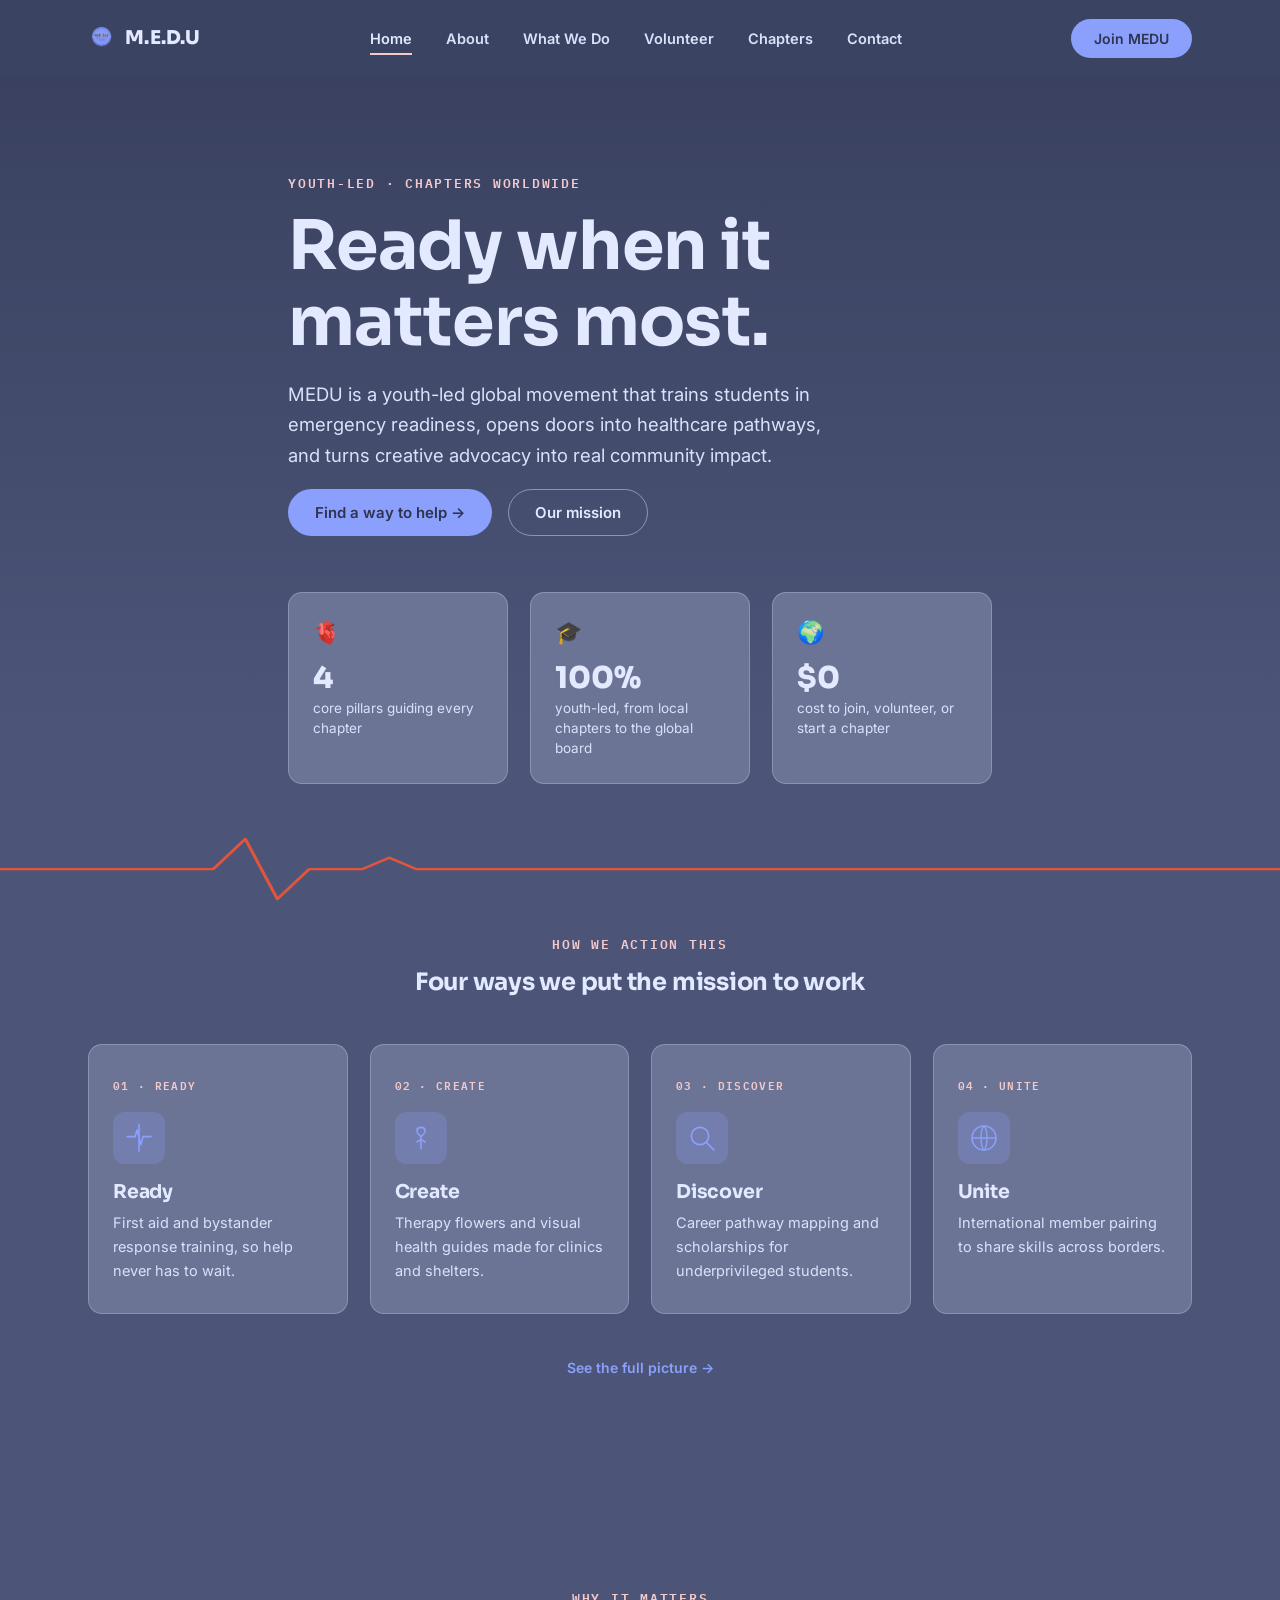
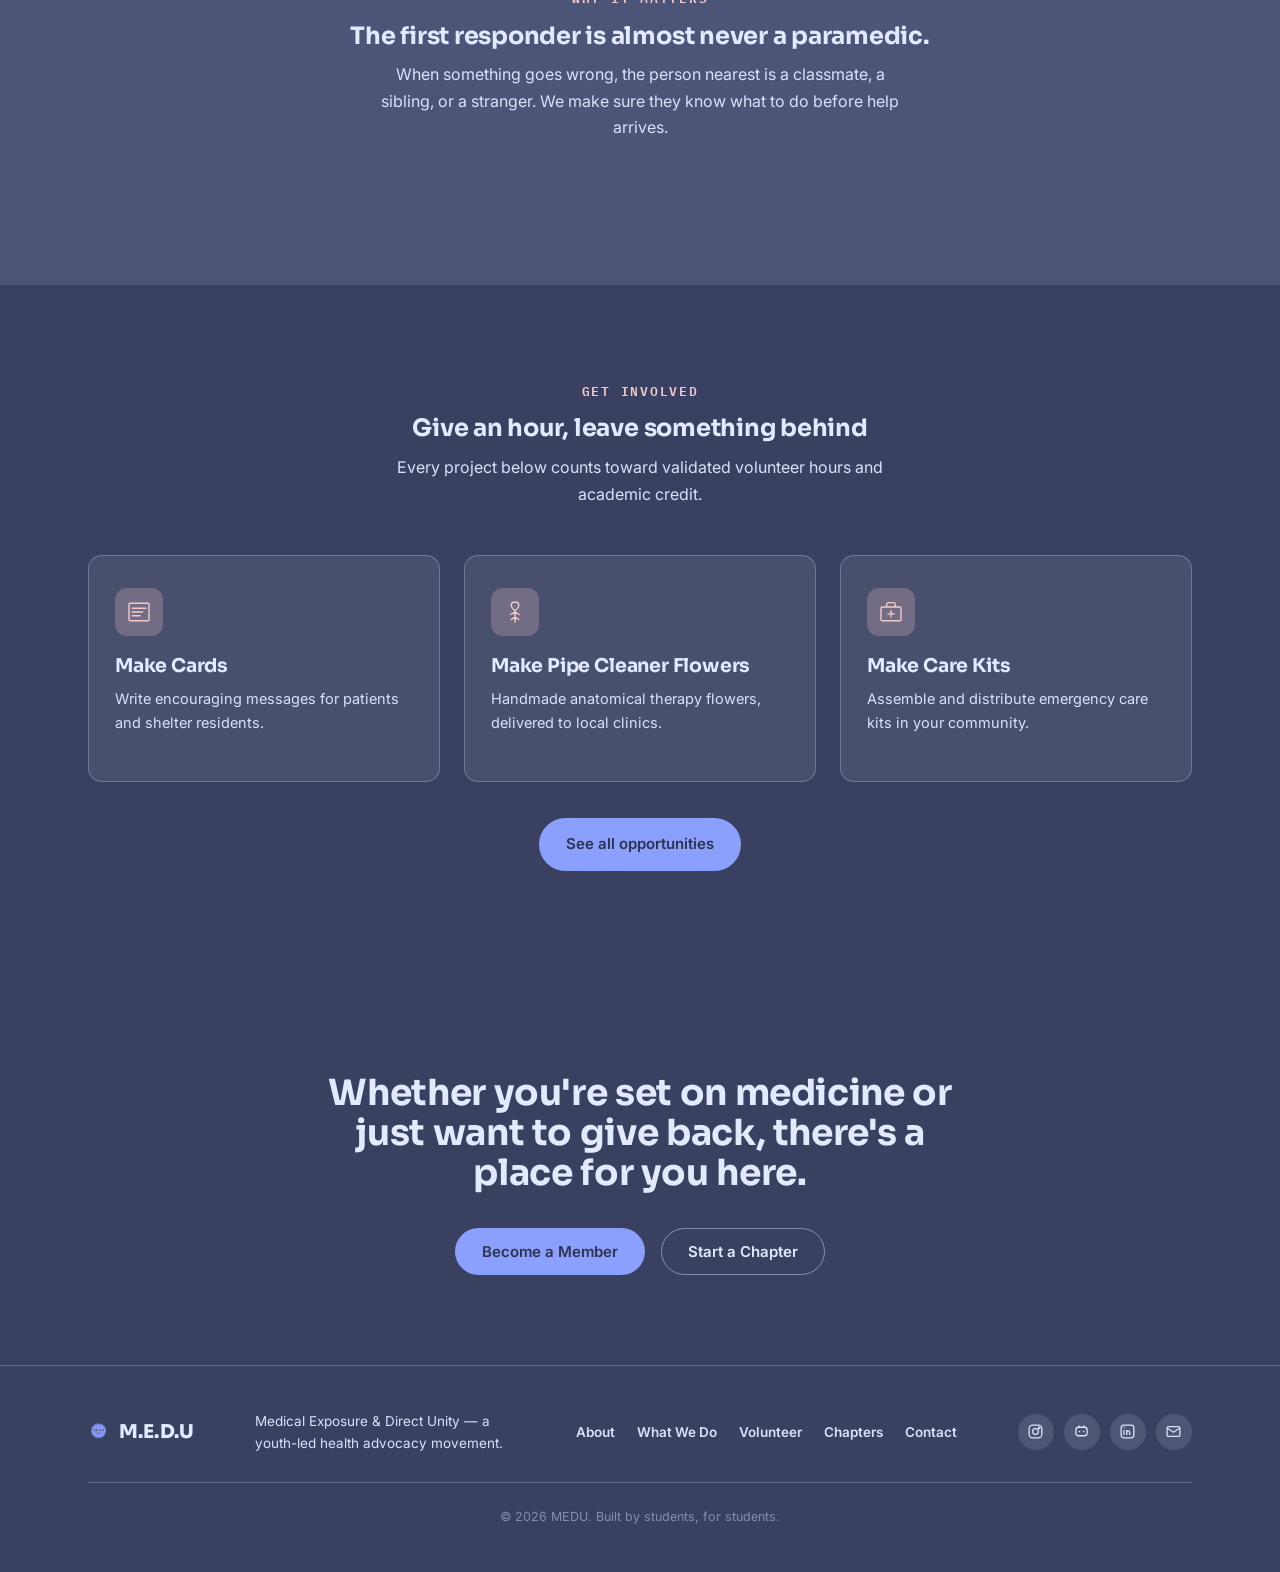
==== commit 847ceb38: "Add files via upload" ====
--- a/index.html
+++ b/index.html
@@ -15,7 +15,7 @@
 <header class="site-header" id="siteHeader">
   <div class="wrap header-inner">
     <a href="index.html" class="brand">
-      <span class="brand-mark" aria-hidden="true"><svg viewBox="0 0 40 40" width="34" height="34"><path d="M4 21 H13 L16 12 L22 30 L26 17 L29 21 H36" fill="none" stroke="currentColor" stroke-width="2.6" stroke-linecap="round" stroke-linejoin="round"/></svg></span>
+      <img src="logo.png" alt="MEDU logo" class="brand-mark-img" style="height:34px;width:auto;">
       <span class="brand-text">M.E.D.U</span>
     </a>
     <nav class="site-nav" id="siteNav" aria-label="Primary">
@@ -151,7 +151,7 @@
 
 <footer class="site-footer">
   <div class="wrap footer-inner">
-    <div class="brand footer-brand"><span class="brand-mark" aria-hidden="true"><svg viewBox="0 0 40 40" width="26" height="26"><path d="M4 21 H13 L16 12 L22 30 L26 17 L29 21 H36" fill="none" stroke="currentColor" stroke-width="2.6" stroke-linecap="round" stroke-linejoin="round"/></svg></span><span class="brand-text">M.E.D.U</span></div>
+    <div class="brand footer-brand"><img src="logo.png" alt="MEDU logo" class="brand-mark-img" style="height:26px;width:auto;"><span class="brand-text">M.E.D.U</span></div>
     <p class="footer-tag">Medical Exposure &amp; Direct Unity — a youth-led health advocacy movement.</p>
     <nav class="footer-nav" aria-label="Footer">
       <a href="about.html">About</a>
--- a/style.css
+++ b/style.css
@@ -5,11 +5,11 @@
 :root{
   --bg: #4C5578;          /* main dark background */
   --bg-deep: #3A4160;     /* darker band, header/footer/CTA sections */
-  --surface: #5E6686;     /* card surface, lifted off the bg */
+  --surface: #6C7496;     /* card surface, lifted off the bg */
   --paper: #FFF8F2;       /* off-white accent surface, used sparingly */
 
   --text: #E3E9FF;        /* headings + primary light text */
-  --text-soft: #D2D8F5;   /* muted body copy on dark backgrounds */
+  --text-soft: #DCE1FA;   /* muted body copy on dark backgrounds */
   --ink: #2E3350;         /* dark text used on paper/off-white surfaces */
   --ink-soft: #565F87;    /* muted dark text on paper surfaces */
 
@@ -19,7 +19,7 @@
   --pink-soft: #FAE3E5;   /* soft pink — subtle tints, quote text */
   --brown: #E0AB81;       /* dividers, secondary accents */
 
-  --line: rgba(227,233,255,0.14);
+  --line: rgba(227,233,255,0.26);
   --radius: 14px;
   --wrap: 1160px;
 }
@@ -205,7 +205,7 @@
   color: var(--pink); display:block; margin-bottom: 18px;
 }
 .pillar-icon{
-  width: 52px; height: 52px; border-radius: 12px; background: rgba(139,160,253,.16); color: var(--blue);
+  width: 52px; height: 52px; border-radius: 12px; background: rgba(139,160,253,.24); color: var(--blue);
   display:flex; align-items:center; justify-content:center; margin-bottom: 18px;
 }
 .pillar-card h3{ font-size: 19px; margin-bottom: 8px; }
@@ -215,15 +215,15 @@
 .volunteer{ padding: 96px 0; background: var(--bg-deep); }
 .opp-grid{ display:grid; grid-template-columns: repeat(3,1fr); gap: 24px; }
 .opp-card{
-  background: rgba(227,233,255,.05);
+  background: rgba(227,233,255,.09);
   border: 1px solid var(--line);
   border-radius: var(--radius);
   padding: 32px 26px;
   transition: background .18s ease, border-color .18s ease;
 }
-.opp-card:hover{ background: rgba(227,233,255,.08); border-color: rgba(227,233,255,.3); }
+.opp-card:hover{ background: rgba(227,233,255,.14); border-color: rgba(227,233,255,.4); }
 .opp-icon{
-  width: 48px; height:48px; border-radius: 12px; background: rgba(243,202,204,.16); color: var(--pink);
+  width: 48px; height:48px; border-radius: 12px; background: rgba(243,202,204,.24); color: var(--pink);
   display:flex; align-items:center; justify-content:center; margin-bottom: 20px;
 }
 .opp-card h3{ font-size: 19px; }
@@ -302,11 +302,13 @@
   display:flex; gap: 20px; align-items:flex-start;
 }
 .avatar-mono{
-  flex: 0 0 auto; width: 56px; height: 56px; border-radius: 50%;
-  background: linear-gradient(135deg, var(--blue), var(--pink));
+  flex: 0 0 auto; width: 168px; height: 204px; border-radius: 22px;
+  background: linear-gradient(160deg, var(--pink-soft), var(--pink));
+  border: 3px solid var(--blue);
   color: var(--ink); display:flex; align-items:center; justify-content:center;
-  font-family:'Sora',sans-serif; font-weight:700; font-size: 16px; letter-spacing:.02em;
-  overflow:hidden; object-fit:cover;
+  font-family:'Sora',sans-serif; font-weight:700; font-size: 30px; letter-spacing:.02em;
+  overflow:hidden; object-fit:cover; object-position: center top;
+  box-shadow: 0 14px 30px rgba(15,18,32,.3);
 }
 .team-bio-card h3{ font-size: 18px; margin-bottom: 2px; }
 .team-bio-role{ font-size: 13px; color: var(--pink); font-weight:600; margin-bottom: 10px; }
@@ -379,6 +381,53 @@
   .btn, .pillar-card, .opp-card{ transition:none; }
 }
 
+/* ===== Footer social icons ===== */
+.footer-social{ display:flex; gap:10px; }
+.footer-social a{
+  width:36px; height:36px; border-radius:50%;
+  background: rgba(227,233,255,.12);
+  display:flex; align-items:center; justify-content:center;
+  color: var(--text-soft);
+  transition: background .15s ease, color .15s ease;
+}
+.footer-social a:hover{ background: rgba(227,233,255,.26); color: var(--text); }
+.footer-social svg{ width:17px; height:17px; }
+
+/* ===== Team tabs (About page) ===== */
+.team-tabs{
+  display:flex; gap: 6px; flex-wrap:wrap; justify-content:center;
+  margin-top: 44px; border-bottom: 1px solid var(--line); padding-bottom: 0;
+}
+.team-tab-btn{
+  padding: 12px 22px; font-family:'Inter',sans-serif; font-weight:600; font-size: 14.5px;
+  color: var(--text-soft); border:none; background:none; cursor:pointer;
+  border-bottom: 2px solid transparent; margin-bottom: -1px;
+  transition: color .15s ease, border-color .15s ease;
+}
+.team-tab-btn:hover{ color: var(--text); }
+.team-tab-btn.active{ color: var(--text); border-bottom-color: var(--pink); }
+.team-panel{ display:none; }
+.team-panel.active{
+  display:flex; flex-direction:column; align-items:center; text-align:center; gap: 6px;
+  max-width: 360px; margin: 44px auto 0;
+}
+.team-panel .avatar-mono{ width: 216px; height: 262px; font-size: 40px; border-radius: 28px; margin-bottom: 6px; }
+.team-panel h3{ font-size: 22px; margin-bottom: 2px; }
+.team-panel .team-bio-role{ font-size: 14px; margin-bottom: 0; }
+
+/* ===== NJ / local volunteer callout ===== */
+.nj-callout{
+  display:flex; align-items:center; justify-content:space-between; gap: 28px; flex-wrap:wrap;
+  background: linear-gradient(135deg, rgba(139,160,253,.16), rgba(243,202,204,.14));
+  border: 1px solid rgba(227,233,255,.28);
+  border-radius: var(--radius);
+  padding: 30px 32px;
+  margin: 12px 0 48px;
+}
+.nj-callout h3{ font-size: 19px; margin: 0 0 6px; }
+.nj-callout p{ margin: 0; max-width: 480px; font-size: 14.5px; }
+.nj-callout .btn{ flex-shrink:0; }
+
 /* Keyboard focus visibility */
 a:focus-visible, button:focus-visible{
   outline: 2px solid var(--blue); outline-offset: 3px; border-radius: 4px;
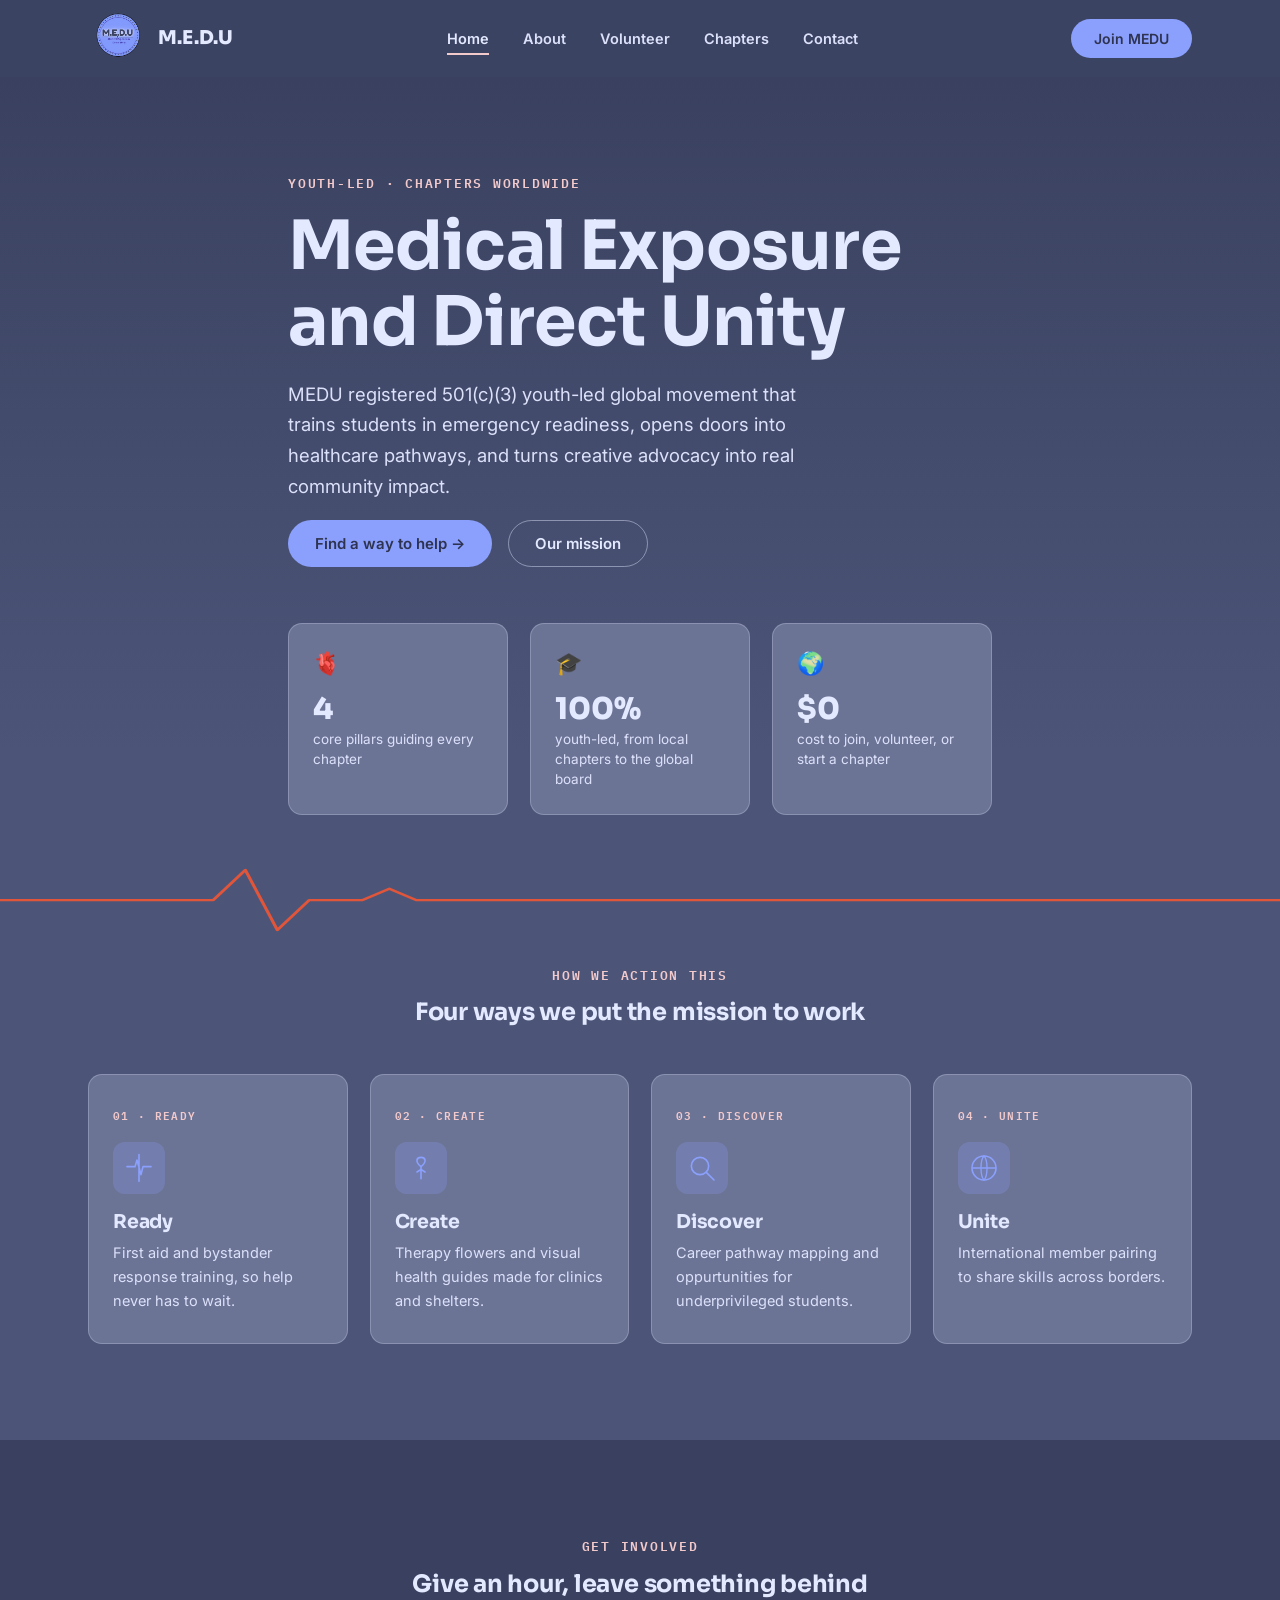
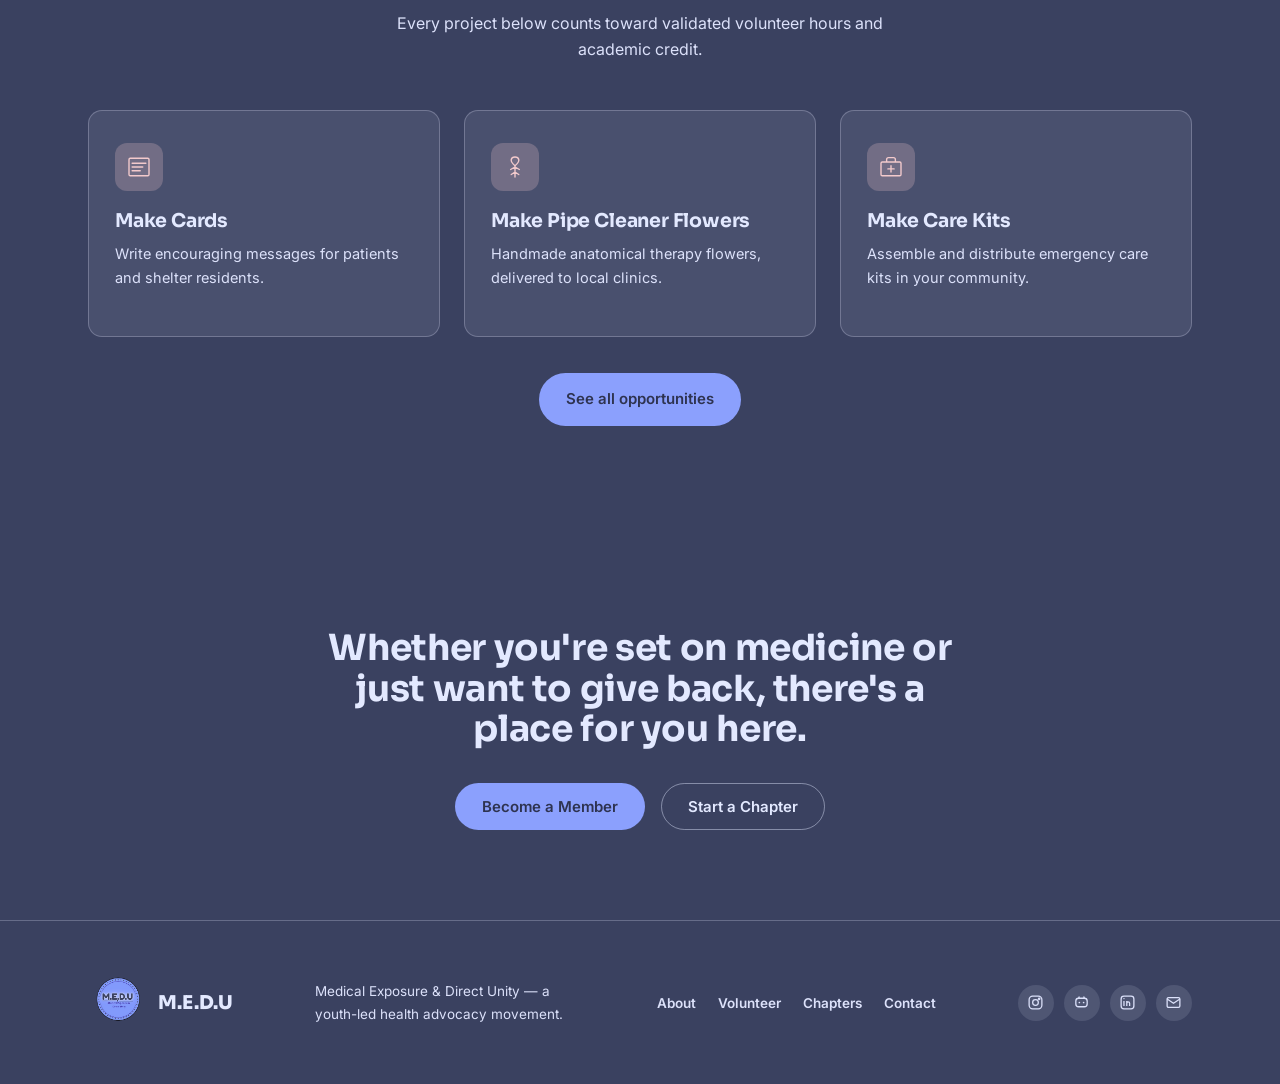
==== commit bbddb067: "Changing website to ella's demands" ====
--- a/index.html
+++ b/index.html
@@ -1,175 +1,224 @@
 <!DOCTYPE html>
 <html lang="en">
+
 <head>
-<meta charset="UTF-8">
-<meta name="viewport" content="width=device-width, initial-scale=1.0">
-<title>MEDU — Medical Exposure & Direct Unity</title>
-<meta name="description" content="MEDU is a youth-led global movement empowering students to master emergency readiness, explore healthcare pathways, and drive community betterment through creative health advocacy.">
-<link rel="preconnect" href="https://fonts.googleapis.com">
-<link rel="preconnect" href="https://fonts.gstatic.com" crossorigin>
-<link href="https://fonts.googleapis.com/css2?family=Sora:wght@400;500;600;700;800&family=Inter:wght@400;500;600&family=IBM+Plex+Mono:wght@500;600&display=swap" rel="stylesheet">
-<link rel="stylesheet" href="style.css">
+  <meta charset="UTF-8">
+  <meta name="viewport" content="width=device-width, initial-scale=1.0">
+  <title>MEDU — Medical Exposure & Direct Unity</title>
+  <meta name="description"
+    content="MEDU is a youth-led global movement empowering students to master emergency readiness, explore healthcare pathways, and drive community betterment through creative health advocacy.">
+  <link rel="preconnect" href="https://fonts.googleapis.com">
+  <link rel="preconnect" href="https://fonts.gstatic.com" crossorigin>
+  <link
+    href="https://fonts.googleapis.com/css2?family=Sora:wght@400;500;600;700;800&family=Inter:wght@400;500;600&family=IBM+Plex+Mono:wght@500;600&display=swap"
+    rel="stylesheet">
+  <link rel="stylesheet" href="style.css">
 </head>
+
 <body>
 
-<header class="site-header" id="siteHeader">
-  <div class="wrap header-inner">
-    <a href="index.html" class="brand">
-      <img src="logo.png" alt="MEDU logo" class="brand-mark-img" style="height:34px;width:auto;">
-      <span class="brand-text">M.E.D.U</span>
-    </a>
-    <nav class="site-nav" id="siteNav" aria-label="Primary">
-      <a href="index.html" class="active">Home</a>
-      <a href="about.html">About</a>
-      <a href="programs.html">What We Do</a>
-      <a href="volunteer.html">Volunteer</a>
-      <a href="chapters.html">Chapters</a>
-      <a href="contact.html">Contact</a>
-    </nav>
-    <a href="contact.html" class="btn btn-primary nav-cta">Join MEDU</a>
-    <button class="nav-toggle" id="navToggle" aria-label="Toggle menu" aria-expanded="false"><span></span><span></span><span></span></button>
-  </div>
-</header>
-
-<main>
-  <!-- HERO -->
-  <section class="hero">
-    <div class="wrap hero-inner">
-      <p class="eyebrow">Youth-led · Chapters worldwide</p>
-      <h1>Ready when it matters most.</h1>
-      <p class="hero-lede">MEDU is a youth-led global movement that trains students in emergency readiness, opens doors into healthcare pathways, and turns creative advocacy into real community impact.</p>
-      <div class="hero-actions">
-        <a href="volunteer.html" class="btn btn-primary">Find a way to help →</a>
-        <a href="about.html" class="btn btn-ghost">Our mission</a>
-      </div>
-
-      <div class="stat-bar">
-        <div class="stat-bar-card">
-          <span class="stat-bar-icon" aria-hidden="true">🫀</span>
-          <span class="stat-bar-num">4</span>
-          <span class="stat-bar-label">core pillars guiding every chapter</span>
-        </div>
-        <div class="stat-bar-card">
-          <span class="stat-bar-icon" aria-hidden="true">🎓</span>
-          <span class="stat-bar-num">100%</span>
-          <span class="stat-bar-label">youth-led, from local chapters to the global board</span>
-        </div>
-        <div class="stat-bar-card">
-          <span class="stat-bar-icon" aria-hidden="true">🌍</span>
-          <span class="stat-bar-num">$0</span>
-          <span class="stat-bar-label">cost to join, volunteer, or start a chapter</span>
-        </div>
-      </div>
+  <header class="site-header" id="siteHeader">
+    <div class="wrap header-inner">
+      <a href="index.html" class="brand">
+        <img src="images/logo.png" alt="MEDU logo" class="brand-mark-img" style="height:75px;width:auto;">
+        <span class="brand-text">M.E.D.U</span>
+      </a>
+      <nav class="site-nav" id="siteNav" aria-label="Primary">
+        <a href="index.html" class="active">Home</a>
+        <a href="about.html">About</a>
+        <a href="volunteer.html">Volunteer</a>
+        <a href="chapters.html">Chapters</a>
+        <a href="contact.html">Contact</a>
+      </nav>
+      <a href="contact.html" class="btn btn-primary nav-cta">Join MEDU</a>
+      <button class="nav-toggle" id="navToggle" aria-label="Toggle menu"
+        aria-expanded="false"><span></span><span></span><span></span></button>
     </div>
-    <svg class="pulse-line" viewBox="0 0 1200 120" preserveAspectRatio="none" aria-hidden="true">
-      <path id="pulsePath" d="M0,60 L200,60 L230,20 L260,100 L290,60 L340,60 L365,45 L390,60 L1200,60" fill="none" stroke="#E1553A" stroke-width="3" stroke-linecap="round" stroke-linejoin="round"/>
-    </svg>
-  </section>
-
-  <!-- PILLARS TEASER -->
-  <section class="pillars">
-    <div class="wrap">
-      <p class="eyebrow eyebrow-center">How We Action This</p>
-      <h2 class="section-title-center">Four ways we put the mission to work</h2>
-      <div class="pillar-cycle">
-        <article class="pillar-card">
-          <span class="pillar-tag">01 · READY</span>
-          <div class="pillar-icon" aria-hidden="true"><svg viewBox="0 0 48 48" width="32" height="32"><path d="M24 4 L24 44 M6 22 L18 22 L21 12 L27 34 L30 22 L42 22" fill="none" stroke="currentColor" stroke-width="2.4" stroke-linecap="round" stroke-linejoin="round"/></svg></div>
-          <h3>Ready</h3>
-          <p>First aid and bystander response training, so help never has to wait.</p>
-        </article>
-        <article class="pillar-card">
-          <span class="pillar-tag">02 · CREATE</span>
-          <div class="pillar-icon" aria-hidden="true"><svg viewBox="0 0 48 48" width="32" height="32"><path d="M24 8 C30 8 34 14 24 22 C14 14 18 8 24 8 Z M24 22 L24 40 M18 30 L24 26 L30 30" fill="none" stroke="currentColor" stroke-width="2.4" stroke-linecap="round" stroke-linejoin="round"/></svg></div>
-          <h3>Create</h3>
-          <p>Therapy flowers and visual health guides made for clinics and shelters.</p>
-        </article>
-        <article class="pillar-card">
-          <span class="pillar-tag">03 · DISCOVER</span>
-          <div class="pillar-icon" aria-hidden="true"><svg viewBox="0 0 48 48" width="32" height="32"><circle cx="21" cy="21" r="13" fill="none" stroke="currentColor" stroke-width="2.4"/><line x1="30.5" y1="30.5" x2="42" y2="42" stroke="currentColor" stroke-width="2.4" stroke-linecap="round"/></svg></div>
-          <h3>Discover</h3>
-          <p>Career pathway mapping and scholarships for underprivileged students.</p>
-        </article>
-        <article class="pillar-card">
-          <span class="pillar-tag">04 · UNITE</span>
-          <div class="pillar-icon" aria-hidden="true"><svg viewBox="0 0 48 48" width="32" height="32"><circle cx="24" cy="24" r="18" fill="none" stroke="currentColor" stroke-width="2.4"/><path d="M6 24 H42 M24 6 C30 12 30 36 24 42 C18 36 18 12 24 6 Z" fill="none" stroke="currentColor" stroke-width="2"/></svg></div>
-          <h3>Unite</h3>
-          <p>International member pairing to share skills across borders.</p>
-        </article>
-      </div>
-      <p style="text-align:center; margin-top:36px;"><a href="programs.html" class="opp-link">See the full picture →</a></p>
+  </header>
+
+  <main>
+    <!-- HERO -->
+    <section class="hero">
+      <div class="wrap hero-inner">
+        <p class="eyebrow">Youth-led · Chapters worldwide</p>
+        <h1>Medical Exposure and Direct Unity</h1>
+        <p class="hero-lede">MEDU registered 501(c)(3) youth-led global movement that trains students in emergency
+          readiness, opens
+          doors into healthcare pathways, and turns creative advocacy into real community impact.</p>
+        <div class="hero-actions">
+          <a href="volunteer.html" class="btn btn-primary">Find a way to help →</a>
+          <a href="about.html" class="btn btn-ghost">Our mission</a>
+        </div>
+
+        <div class="stat-bar">
+          <div class="stat-bar-card">
+            <span class="stat-bar-icon" aria-hidden="true">🫀</span>
+            <span class="stat-bar-num">4</span>
+            <span class="stat-bar-label">core pillars guiding every chapter</span>
+          </div>
+          <div class="stat-bar-card">
+            <span class="stat-bar-icon" aria-hidden="true">🎓</span>
+            <span class="stat-bar-num">100%</span>
+            <span class="stat-bar-label">youth-led, from local chapters to the global board</span>
+          </div>
+          <div class="stat-bar-card">
+            <span class="stat-bar-icon" aria-hidden="true">🌍</span>
+            <span class="stat-bar-num">$0</span>
+            <span class="stat-bar-label">cost to join, volunteer, or start a chapter</span>
+          </div>
+        </div>
+      </div>
+      <svg class="pulse-line" viewBox="0 0 1200 120" preserveAspectRatio="none" aria-hidden="true">
+        <path id="pulsePath" d="M0,60 L200,60 L230,20 L260,100 L290,60 L340,60 L365,45 L390,60 L1200,60" fill="none"
+          stroke="#E1553A" stroke-width="3" stroke-linecap="round" stroke-linejoin="round" />
+      </svg>
+    </section>
+
+    <!-- PILLARS TEASER -->
+    <section class="pillars">
+      <div class="wrap">
+        <p class="eyebrow eyebrow-center">How We Action This</p>
+        <h2 class="section-title-center">Four ways we put the mission to work</h2>
+        <div class="pillar-cycle">
+          <article class="pillar-card">
+            <span class="pillar-tag">01 · READY</span>
+            <div class="pillar-icon" aria-hidden="true"><svg viewBox="0 0 48 48" width="32" height="32">
+                <path d="M24 4 L24 44 M6 22 L18 22 L21 12 L27 34 L30 22 L42 22" fill="none" stroke="currentColor"
+                  stroke-width="2.4" stroke-linecap="round" stroke-linejoin="round" />
+              </svg></div>
+            <h3>Ready</h3>
+            <p>First aid and bystander response training, so help never has to wait.</p>
+          </article>
+          <article class="pillar-card">
+            <span class="pillar-tag">02 · CREATE</span>
+            <div class="pillar-icon" aria-hidden="true"><svg viewBox="0 0 48 48" width="32" height="32">
+                <path d="M24 8 C30 8 34 14 24 22 C14 14 18 8 24 8 Z M24 22 L24 40 M18 30 L24 26 L30 30" fill="none"
+                  stroke="currentColor" stroke-width="2.4" stroke-linecap="round" stroke-linejoin="round" />
+              </svg></div>
+            <h3>Create</h3>
+            <p>Therapy flowers and visual health guides made for clinics and shelters.</p>
+          </article>
+          <article class="pillar-card">
+            <span class="pillar-tag">03 · DISCOVER</span>
+            <div class="pillar-icon" aria-hidden="true"><svg viewBox="0 0 48 48" width="32" height="32">
+                <circle cx="21" cy="21" r="13" fill="none" stroke="currentColor" stroke-width="2.4" />
+                <line x1="30.5" y1="30.5" x2="42" y2="42" stroke="currentColor" stroke-width="2.4"
+                  stroke-linecap="round" />
+              </svg></div>
+            <h3>Discover</h3>
+            <p>Career pathway mapping and oppurtunities for underprivileged students.</p>
+          </article>
+          <article class="pillar-card">
+            <span class="pillar-tag">04 · UNITE</span>
+            <div class="pillar-icon" aria-hidden="true"><svg viewBox="0 0 48 48" width="32" height="32">
+                <circle cx="24" cy="24" r="18" fill="none" stroke="currentColor" stroke-width="2.4" />
+                <path d="M6 24 H42 M24 6 C30 12 30 36 24 42 C18 36 18 12 24 6 Z" fill="none" stroke="currentColor"
+                  stroke-width="2" />
+              </svg></div>
+            <h3>Unite</h3>
+            <p>International member pairing to share skills across borders.</p>
+          </article>
+        </div>
+      </div>
+    </section>
+
+    <!-- VOLUNTEER TEASER -->
+    <section class="volunteer">
+      <div class="wrap">
+        <p class="eyebrow eyebrow-center">Get Involved</p>
+        <h2 class="section-title-center">Give an hour, leave something behind</h2>
+        <p class="section-sub">Every project below counts toward validated volunteer hours and academic credit.</p>
+        <div class="opp-grid">
+          <article class="opp-card">
+            <div class="opp-icon" aria-hidden="true"><svg viewBox="0 0 48 48" width="30" height="30">
+                <rect x="8" y="10" width="32" height="28" rx="2" fill="none" stroke="currentColor" stroke-width="2.2" />
+                <path d="M13 18 H35 M13 24 H30 M13 30 H26" stroke="currentColor" stroke-width="2.2"
+                  stroke-linecap="round" />
+              </svg></div>
+            <h3>Make Cards</h3>
+            <p>Write encouraging messages for patients and shelter residents.</p>
+          </article>
+          <article class="opp-card">
+            <div class="opp-icon" aria-hidden="true"><svg viewBox="0 0 48 48" width="30" height="30">
+                <path d="M24 8 C30 8 34 14 24 22 C14 14 18 8 24 8 Z" fill="none" stroke="currentColor"
+                  stroke-width="2.2" />
+                <path d="M24 22 L24 40 M17 28 L24 24 L31 28 M18 36 L24 32 L30 36" fill="none" stroke="currentColor"
+                  stroke-width="2.2" stroke-linecap="round" />
+              </svg></div>
+            <h3>Make Pipe Cleaner Flowers</h3>
+            <p>Handmade anatomical therapy flowers, delivered to local clinics.</p>
+          </article>
+          <article class="opp-card">
+            <div class="opp-icon" aria-hidden="true"><svg viewBox="0 0 48 48" width="30" height="30">
+                <rect x="8" y="16" width="32" height="22" rx="2" fill="none" stroke="currentColor" stroke-width="2.2" />
+                <path d="M17 16 V12 a3 3 0 0 1 3-3 h8 a3 3 0 0 1 3 3 v4" fill="none" stroke="currentColor"
+                  stroke-width="2.2" />
+                <path d="M24 22 V32 M19 27 H29" stroke="currentColor" stroke-width="2.2" stroke-linecap="round" />
+              </svg></div>
+            <h3>Make Care Kits</h3>
+            <p>Assemble and distribute emergency care kits in your community.</p>
+          </article>
+        </div>
+        <p style="text-align:center; margin-top:36px;"><a href="volunteer.html" class="btn btn-primary-inverse">See all
+            opportunities</a></p>
+      </div>
+    </section>
+
+    <!-- JOIN CTA -->
+    <section class="join">
+      <div class="wrap join-inner">
+        <h2>Whether you're set on medicine or just want to give back, there's a place for you here.</h2>
+        <div class="hero-actions">
+          <a href="contact.html" class="btn btn-primary-inverse">Become a Member</a>
+          <a href="chapters.html" class="btn btn-ghost-inverse">Start a Chapter</a>
+        </div>
+      </div>
+    </section>
+  </main>
+
+  <footer class="site-footer">
+    <div class="wrap footer-inner">
+      <div class="brand footer-brand"><img src="images/logo.png" alt="MEDU logo" class="brand-mark-img"
+          style="height:75px;width:auto;"><span class="brand-text">M.E.D.U</span></div>
+      <p class="footer-tag">Medical Exposure &amp; Direct Unity — a youth-led health advocacy movement.</p>
+      <nav class="footer-nav" aria-label="Footer">
+        <a href="about.html">About</a>
+        <a href="volunteer.html">Volunteer</a>
+        <a href="chapters.html">Chapters</a>
+        <a href="contact.html">Contact</a>
+      </nav>
+      <div class="footer-social" aria-label="MEDU on social media">
+        <a href="https://www.instagram.com/medu.nonprofit.official/" target="_blank" rel="noopener"
+          aria-label="Instagram"><svg viewBox="0 0 24 24" fill="none" stroke="currentColor" stroke-width="1.8">
+            <rect x="3" y="3" width="18" height="18" rx="5" />
+            <circle cx="12" cy="12" r="4" />
+            <circle cx="17.2" cy="6.8" r="1" />
+          </svg></a>
+        <a href="https://discord.com/invite/3sBc5xcNNs?fbclid=PAZXh0bgNhZW0CMTEAc3J0YwZhcHBfaWQPOTM2NjE5NzQzMzkyNDU5AAGnRCWBwGo2tV-VaJMS8mDqkLi_FtgaWpZnKmTisYq5dM5f4jfz2o9tP55YroI_aem_68qM52cHA9OPyX_MiEx5Cg"
+          target="_blank" rel="noopener" aria-label="Discord"><svg viewBox="0 0 24 24" fill="none" stroke="currentColor"
+            stroke-width="1.8">
+            <rect x="4" y="6" width="16" height="12" rx="4" />
+            <circle cx="9" cy="12" r="1.2" fill="currentColor" stroke="none" />
+            <circle cx="15" cy="12" r="1.2" fill="currentColor" stroke="none" />
+            <path d="M8 6 L9 3.5 M16 6 L15 3.5" />
+          </svg></a>
+        <a href="https://www.linkedin.com/company/medunonprofit/about/" target="_blank" rel="noopener"
+          aria-label="LinkedIn"><svg viewBox="0 0 24 24" fill="none" stroke="currentColor" stroke-width="1.8">
+            <rect x="3" y="3" width="18" height="18" rx="4" />
+            <line x1="7" y1="10" x2="7" y2="17" />
+            <circle cx="7" cy="6.5" r="1" fill="currentColor" stroke="none" />
+            <path d="M11 17 V10 M11 13 C11 10.5 15 10.5 15 13 V17" />
+          </svg></a>
+        <a href="mailto:medu.nonprofit@gmail.com" aria-label="Email MEDU"><svg viewBox="0 0 24 24" fill="none"
+            stroke="currentColor" stroke-width="1.8">
+            <rect x="3" y="5" width="18" height="14" rx="2" />
+            <path d="M3 7 L12 13 L21 7" />
+          </svg></a>
+      </div>
     </div>
-  </section>
-
-  <!-- WHY IT MATTERS + QUOTE -->
-  <section class="why">
-    <div class="wrap">
-      <p class="eyebrow eyebrow-center">Why it matters</p>
-      <h2 class="section-title-center">The first responder is almost never a paramedic.</h2>
-      <p class="section-sub">When something goes wrong, the person nearest is a classmate, a sibling, or a stranger. We make sure they know what to do before help arrives.</p>
-    </div>
-  </section>
-
-  <!-- VOLUNTEER TEASER -->
-  <section class="volunteer">
-    <div class="wrap">
-      <p class="eyebrow eyebrow-center">Get Involved</p>
-      <h2 class="section-title-center">Give an hour, leave something behind</h2>
-      <p class="section-sub">Every project below counts toward validated volunteer hours and academic credit.</p>
-      <div class="opp-grid">
-        <article class="opp-card">
-          <div class="opp-icon" aria-hidden="true"><svg viewBox="0 0 48 48" width="30" height="30"><rect x="8" y="10" width="32" height="28" rx="2" fill="none" stroke="currentColor" stroke-width="2.2"/><path d="M13 18 H35 M13 24 H30 M13 30 H26" stroke="currentColor" stroke-width="2.2" stroke-linecap="round"/></svg></div>
-          <h3>Make Cards</h3>
-          <p>Write encouraging messages for patients and shelter residents.</p>
-        </article>
-        <article class="opp-card">
-          <div class="opp-icon" aria-hidden="true"><svg viewBox="0 0 48 48" width="30" height="30"><path d="M24 8 C30 8 34 14 24 22 C14 14 18 8 24 8 Z" fill="none" stroke="currentColor" stroke-width="2.2"/><path d="M24 22 L24 40 M17 28 L24 24 L31 28 M18 36 L24 32 L30 36" fill="none" stroke="currentColor" stroke-width="2.2" stroke-linecap="round"/></svg></div>
-          <h3>Make Pipe Cleaner Flowers</h3>
-          <p>Handmade anatomical therapy flowers, delivered to local clinics.</p>
-        </article>
-        <article class="opp-card">
-          <div class="opp-icon" aria-hidden="true"><svg viewBox="0 0 48 48" width="30" height="30"><rect x="8" y="16" width="32" height="22" rx="2" fill="none" stroke="currentColor" stroke-width="2.2"/><path d="M17 16 V12 a3 3 0 0 1 3-3 h8 a3 3 0 0 1 3 3 v4" fill="none" stroke="currentColor" stroke-width="2.2"/><path d="M24 22 V32 M19 27 H29" stroke="currentColor" stroke-width="2.2" stroke-linecap="round"/></svg></div>
-          <h3>Make Care Kits</h3>
-          <p>Assemble and distribute emergency care kits in your community.</p>
-        </article>
-      </div>
-      <p style="text-align:center; margin-top:36px;"><a href="volunteer.html" class="btn btn-primary-inverse">See all opportunities</a></p>
-    </div>
-  </section>
-
-  <!-- JOIN CTA -->
-  <section class="join">
-    <div class="wrap join-inner">
-      <h2>Whether you're set on medicine or just want to give back, there's a place for you here.</h2>
-      <div class="hero-actions">
-        <a href="contact.html" class="btn btn-primary-inverse">Become a Member</a>
-        <a href="chapters.html" class="btn btn-ghost-inverse">Start a Chapter</a>
-      </div>
-    </div>
-  </section>
-</main>
-
-<footer class="site-footer">
-  <div class="wrap footer-inner">
-    <div class="brand footer-brand"><img src="logo.png" alt="MEDU logo" class="brand-mark-img" style="height:26px;width:auto;"><span class="brand-text">M.E.D.U</span></div>
-    <p class="footer-tag">Medical Exposure &amp; Direct Unity — a youth-led health advocacy movement.</p>
-    <nav class="footer-nav" aria-label="Footer">
-      <a href="about.html">About</a>
-      <a href="programs.html">What We Do</a>
-      <a href="volunteer.html">Volunteer</a>
-      <a href="chapters.html">Chapters</a>
-      <a href="contact.html">Contact</a>
-    </nav>
-    <div class="footer-social" aria-label="MEDU on social media">
-      <a href="https://www.instagram.com/medu.nonprofit.official/" target="_blank" rel="noopener" aria-label="Instagram"><svg viewBox="0 0 24 24" fill="none" stroke="currentColor" stroke-width="1.8"><rect x="3" y="3" width="18" height="18" rx="5"/><circle cx="12" cy="12" r="4"/><circle cx="17.2" cy="6.8" r="1"/></svg></a>
-      <a href="https://discord.com/invite/3sBc5xcNNs?fbclid=PAZXh0bgNhZW0CMTEAc3J0YwZhcHBfaWQPOTM2NjE5NzQzMzkyNDU5AAGnRCWBwGo2tV-VaJMS8mDqkLi_FtgaWpZnKmTisYq5dM5f4jfz2o9tP55YroI_aem_68qM52cHA9OPyX_MiEx5Cg" target="_blank" rel="noopener" aria-label="Discord"><svg viewBox="0 0 24 24" fill="none" stroke="currentColor" stroke-width="1.8"><rect x="4" y="6" width="16" height="12" rx="4"/><circle cx="9" cy="12" r="1.2" fill="currentColor" stroke="none"/><circle cx="15" cy="12" r="1.2" fill="currentColor" stroke="none"/><path d="M8 6 L9 3.5 M16 6 L15 3.5"/></svg></a>
-      <a href="https://www.linkedin.com/company/medunonprofit/about/" target="_blank" rel="noopener" aria-label="LinkedIn"><svg viewBox="0 0 24 24" fill="none" stroke="currentColor" stroke-width="1.8"><rect x="3" y="3" width="18" height="18" rx="4"/><line x1="7" y1="10" x2="7" y2="17"/><circle cx="7" cy="6.5" r="1" fill="currentColor" stroke="none"/><path d="M11 17 V10 M11 13 C11 10.5 15 10.5 15 13 V17"/></svg></a>
-      <a href="mailto:medu.nonprofit@gmail.com" aria-label="Email MEDU"><svg viewBox="0 0 24 24" fill="none" stroke="currentColor" stroke-width="1.8"><rect x="3" y="5" width="18" height="14" rx="2"/><path d="M3 7 L12 13 L21 7"/></svg></a>
-    </div>
-    <p class="footer-copy">© <span id="year"></span> MEDU. Built by students, for students.</p>
-  </div>
-</footer>
-
-<script src="script.js"></script>
+  </footer>
+
+  <script src="script.js"></script>
 </body>
-</html>
+
+</html>
